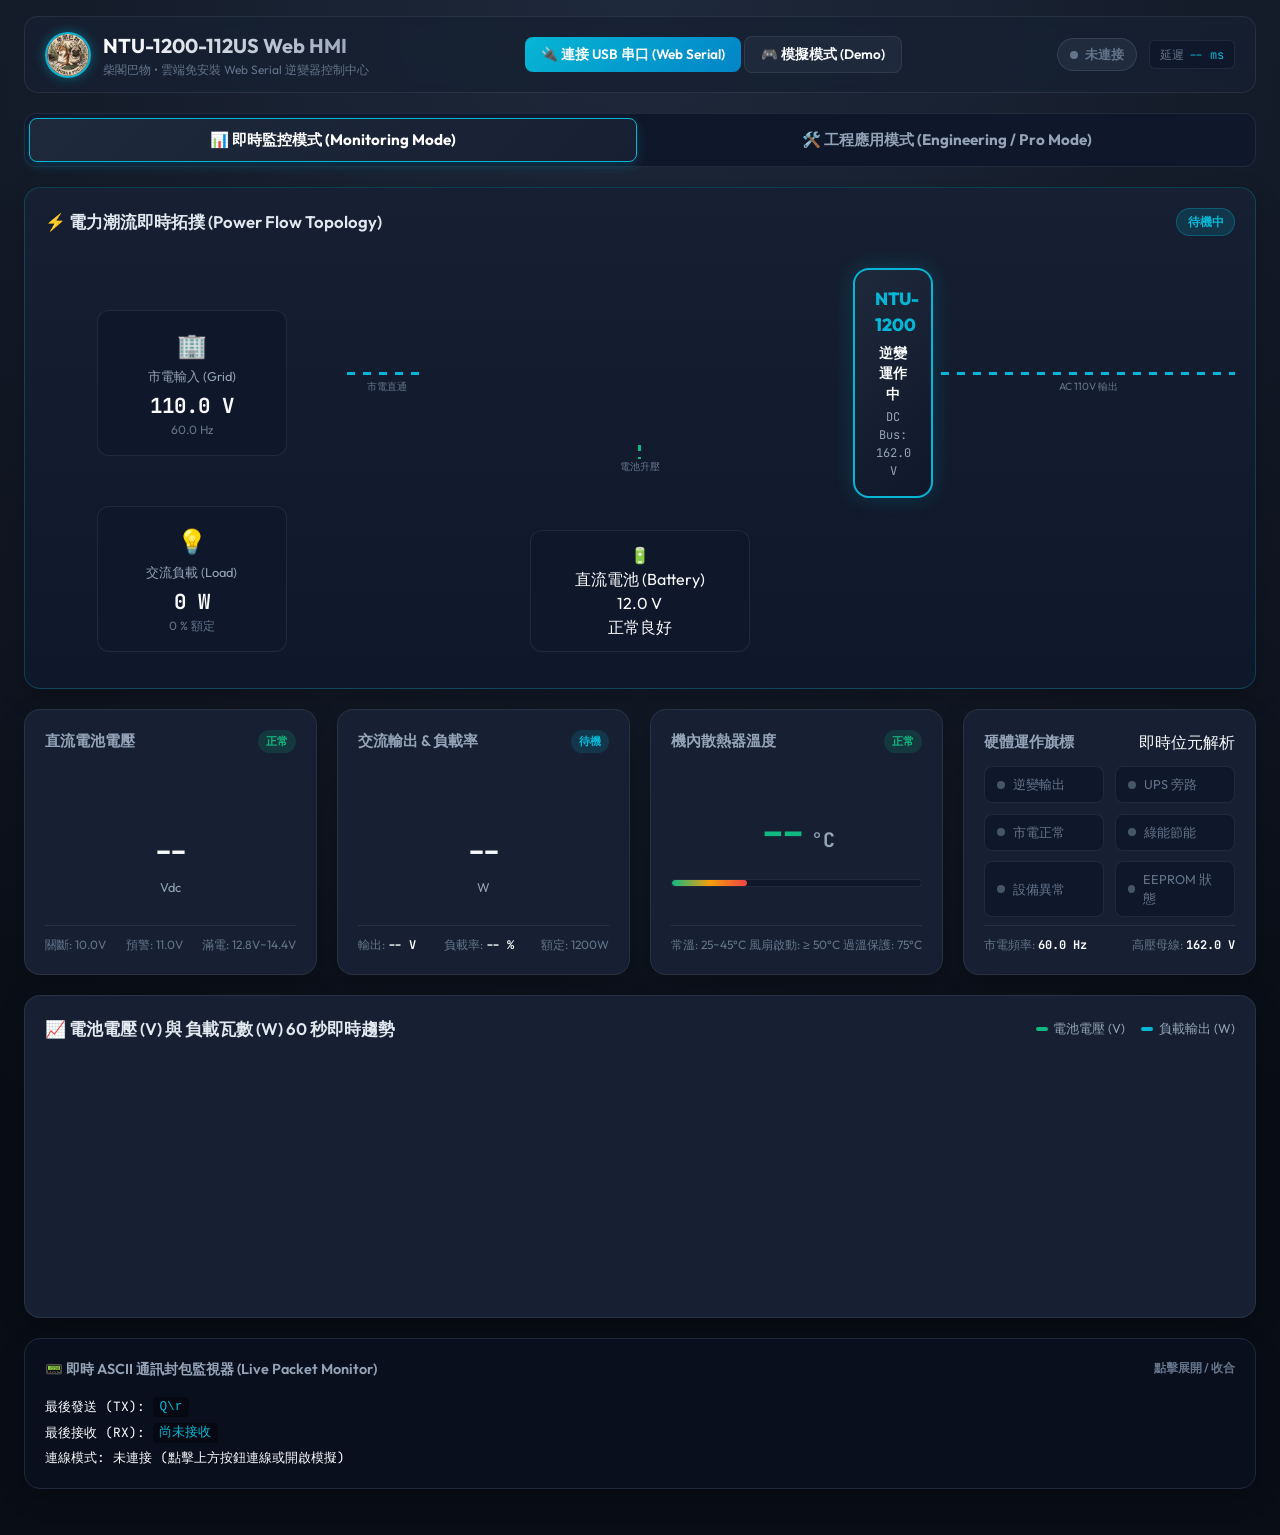
==== docs/index.html @ e1e7ed71 "feat: upgrade Web Serial HMI to Progressive Web App (PWA) with offline caching and standalone displa" ====
<!DOCTYPE html>
<html lang="zh-TW">
<head>
  <meta charset="UTF-8">
  <meta name="viewport" content="width=device-width, initial-scale=1.0">
  <title>MEAN WELL NTU-1200-112US 雲端免安裝 Web Serial 控制面板</title>
  <link rel="preconnect" href="https://fonts.googleapis.com">
  <link rel="preconnect" href="https://fonts.gstatic.com" crossorigin>
  <link href="https://fonts.googleapis.com/css2?family=JetBrains+Mono:wght@400;600;700&family=Outfit:wght@400;500;600;700&display=swap" rel="stylesheet">
  <link rel="stylesheet" href="style.css">
  <link rel="icon" type="image/png" href="logo.png">
  <!-- PWA 核心描述與行動裝置原生獨立視窗體驗 (Standalone) -->
  <link rel="manifest" href="manifest.json">
  <meta name="theme-color" content="#0b0f19">
  <meta name="mobile-web-app-capable" content="yes">
  <meta name="apple-mobile-web-app-capable" content="yes">
  <meta name="apple-mobile-web-app-status-bar-style" content="black-translucent">
  <meta name="apple-mobile-web-app-title" content="NTU-1200 HMI">
  <link rel="apple-touch-icon" href="icon-192.png">
</head>
<body>
  <div class="app-container">
    <!-- 頂部導航列 -->
    <header class="top-nav">
      <div class="brand">
        <img src="logo.png" alt="柴閣巴物 SHIBA & PUG" class="brand-logo-img" />
        <div class="brand-text">
          <h1>NTU-1200-112US Web HMI</h1>
          <span class="sub-brand">柴閣巴物 • 雲端免安裝 Web Serial 逆變器控制中心</span>
        </div>
      </div>

      <!-- 連線操作區 -->
      <div class="port-bar">
        <button id="btnWebSerial" class="btn btn-primary" title="開啟瀏覽器原生 USB 串口選擇器">
          🔌 連接 USB 串口 (Web Serial)
        </button>
        <button id="btnToggleDemo" class="btn btn-secondary" title="切換離線模擬展示模式">
          🎮 模擬模式 (Demo)
        </button>
        <button id="btnInstallPwa" class="btn btn-outline hidden" title="安裝至桌面/手機主畫面獨立運行 (PWA)">
          📲 安裝 App
        </button>
        <button id="btnDisconnect" class="btn btn-outline hidden" title="斷開串口連線">
          斷開
        </button>
      </div>

      <!-- 系統狀態徽章 -->
      <div class="system-status">
        <div id="statusBadge" class="status-badge badge-offline">
          <span class="pulse-dot"></span>
          <span id="statusText">未連接</span>
        </div>
        <div class="latency-box">
          <span class="latency-label">延遲</span>
          <span id="latencyVal" class="latency-value">-- ms</span>
        </div>
      </div>
    </header>

    <!-- 瀏覽器支援度警示橫幅 (若不支援 Web Serial 時提示) -->
    <div id="browserWarning" class="alert-banner info-banner hidden">
      <span class="alert-icon">💡</span>
      <span id="browserWarningText">提示：目前瀏覽器不支援 Web Serial API，推薦使用 Google Chrome 或 Microsoft Edge。已為您啟動【離線模擬展示模式】！</span>
    </div>

    <!-- 告警橫幅 (低壓/過載/故障) -->
    <div id="alertBanner" class="alert-banner hidden">
      <span class="alert-icon">⚠️</span>
      <span id="alertMessage" class="alert-msg">警報訊息</span>
    </div>

    <!-- 全系統統一：雙模式分頁切換列 -->
    <nav class="mode-switcher-bar">
      <button id="tabMonitor" class="mode-tab active" data-mode="monitor">
        📊 即時監控模式 (Monitoring Mode)
      </button>
      <button id="tabEngineering" class="mode-tab" data-mode="engineering">
        🛠️ 工程應用模式 (Engineering / Pro Mode)
      </button>
    </nav>

    <!-- ========================================== -->
    <!-- 視圖 A：即時監控模式 (Monitoring Mode)   -->
    <!-- ========================================== -->
    <main id="viewMonitor" class="view-panel active">
      <!-- 1. 電力潮流即時動態拓撲卡片 -->
      <section class="card power-flow-card">
        <div class="card-header">
          <h2>⚡ 電力潮流即時拓撲 (Power Flow Topology)</h2>
          <span id="powerPathBadge" class="badge-path">待機中</span>
        </div>
        <div class="flow-diagram">
          <!-- 節點 1：市電輸入 -->
          <div class="flow-node" id="nodeGrid">
            <div class="node-icon">🏢</div>
            <div class="node-title">市電輸入 (Grid)</div>
            <div class="node-value" id="flowGridVal">110.0 V</div>
            <div class="node-sub" id="flowGridFreq">60.0 Hz</div>
          </div>

          <div class="flow-path" id="pathGridToBypass">
            <div class="path-line"></div>
            <div class="path-label">市電直通</div>
          </div>

          <!-- 節點 2：中央轉換核心 -->
          <div class="flow-core" id="coreInverter">
            <div class="core-logo">NTU-1200</div>
            <div class="core-status" id="coreStatusText">逆變運作中</div>
            <div class="core-dcbus">DC Bus: <span id="flowDcBusVal">162.0 V</span></div>
          </div>

          <div class="flow-path-vertical" id="pathBatToInverter">
            <div class="path-line-v"></div>
            <div class="path-label-v">電池升壓</div>
          </div>

          <div class="flow-path" id="pathCoreToLoad">
            <div class="path-line"></div>
            <div class="path-label">AC 110V 輸出</div>
          </div>

          <!-- 節點 3：交流負載 -->
          <div class="flow-node" id="nodeLoad">
            <div class="node-icon">💡</div>
            <div class="node-title">交流負載 (Load)</div>
            <div class="node-value" id="flowLoadWatts">0 W</div>
            <div class="node-sub" id="flowLoadPct">0 % 額定</div>
          </div>

          <!-- 節點 4：直流電池組 -->
          <div class="flow-node-bottom" id="nodeBat">
            <div class="node-icon">🔋</div>
            <div class="node-title">直流電池 (Battery)</div>
            <div class="node-value" id="flowBatVolt">12.0 V</div>
            <div class="node-sub" id="flowBatStatus">正常良好</div>
          </div>
        </div>
      </section>

      <!-- 2. 主數據儀表網格 -->
      <section class="meters-grid">
        <!-- 卡片 1：電池電壓 -->
        <div class="card meter-card">
          <div class="card-title-row">
            <h3>直流電池電壓</h3>
            <span id="batStatusTag" class="status-pill pill-green">正常</span>
          </div>
          <div class="gauge-container">
            <canvas id="gaugeBattery" width="220" height="130"></canvas>
            <div class="gauge-center-text">
              <span id="valBatVolt" class="gauge-val">--</span>
              <span class="gauge-unit">Vdc</span>
            </div>
          </div>
          <div class="meter-footer">
            <span class="spec-label">關斷: 10.0V</span>
            <span class="spec-label">預警: 11.0V</span>
            <span class="spec-label">滿電: 12.8V~14.4V</span>
          </div>
        </div>

        <!-- 卡片 2：交流輸出與瓦數 -->
        <div class="card meter-card">
          <div class="card-title-row">
            <h3>交流輸出 & 負載率</h3>
            <span id="loadStatusTag" class="status-pill pill-cyan">待機</span>
          </div>
          <div class="gauge-container">
            <canvas id="gaugeLoad" width="220" height="130"></canvas>
            <div class="gauge-center-text">
              <span id="valLoadWatts" class="gauge-val">--</span>
              <span class="gauge-unit">W</span>
            </div>
          </div>
          <div class="meter-footer">
            <span class="spec-label">輸出: <strong id="valAcVolt">-- V</strong></span>
            <span class="spec-label">負載率: <strong id="valLoadPct">-- %</strong></span>
            <span class="spec-label">額定: 1200W</span>
          </div>
        </div>

        <!-- 卡片 3：散熱器溫度 -->
        <div class="card meter-card">
          <div class="card-title-row">
            <h3>機內散熱器溫度</h3>
            <span id="tempStatusTag" class="status-pill pill-green">正常</span>
          </div>
          <div class="temp-display">
            <div class="temp-big-val">
              <span id="valTemp">--</span><span class="temp-unit">°C</span>
            </div>
            <div class="temp-bar-wrapper">
              <div id="tempBarFill" class="temp-bar-fill" style="width: 30%;"></div>
            </div>
          </div>
          <div class="meter-footer">
            <span class="spec-label">常溫: 25~45°C</span>
            <span class="spec-label">風扇啟動: ≥ 50°C</span>
            <span class="spec-label">過溫保護: 75°C</span>
          </div>
        </div>

        <!-- 卡片 4：硬體運作旗標 -->
        <div class="card flags-card">
          <div class="card-title-row">
            <h3>硬體運作旗標</h3>
            <span class="spec-sub">即時位元解析</span>
          </div>
          <div class="flags-grid">
            <div class="flag-item" id="flagInverter"><span class="flag-dot"></span><span class="flag-name">逆變輸出</span></div>
            <div class="flag-item" id="flagBypass"><span class="flag-dot"></span><span class="flag-name">UPS 旁路</span></div>
            <div class="flag-item" id="flagGrid"><span class="flag-dot"></span><span class="flag-name">市電正常</span></div>
            <div class="flag-item" id="flagSaving"><span class="flag-dot"></span><span class="flag-name">綠能節能</span></div>
            <div class="flag-item" id="flagFault"><span class="flag-dot"></span><span class="flag-name">設備異常</span></div>
            <div class="flag-item" id="flagEeprom"><span class="flag-dot"></span><span class="flag-name">EEPROM 狀態</span></div>
          </div>
          <div class="flags-extra">
            <div>市電頻率: <strong id="valFreq">60.0 Hz</strong></div>
            <div>高壓母線: <strong id="valDcBus">162.0 V</strong></div>
          </div>
        </div>
      </section>

      <!-- 3. 60 秒即時趨勢折線圖 -->
      <section class="card chart-card">
        <div class="card-header">
          <h2>📈 電池電壓 (V) 與 負載瓦數 (W) 60 秒即時趨勢</h2>
          <div class="chart-legend">
            <span class="legend-item"><span class="legend-color color-vbat"></span> 電池電壓 (V)</span>
            <span class="legend-item"><span class="legend-color color-watts"></span> 負載輸出 (W)</span>
          </div>
        </div>
        <div class="chart-container">
          <canvas id="trendChart" width="1000" height="240"></canvas>
        </div>
      </section>
    </main>

    <!-- ========================================== -->
    <!-- 視圖 B：工程應用模式 (Engineering / Pro Mode) -->
    <!-- ========================================== -->
    <!-- ========================================== -->
    <!-- 視圖 B：工程應用模式 (Engineering / Pro Mode) -->
    <!-- ========================================== -->
    <main id="viewEngineering" class="view-panel">
      <!-- 1. 核心控制動作卡片 (安全互鎖) -->
      <section class="card control-card">
        <div class="card-header">
          <h2>⚡ 逆變器核心指令操作 (具備二次確認安全防呆機制)</h2>
          <span class="lock-tag">🔒 防呆互鎖已生效</span>
        </div>
        <div class="control-actions">
          <!-- 交流輸出開關 -->
          <div class="action-box">
            <div class="action-desc">
              <strong>交流電源輸出 (AC Output Control)</strong>
              <span>遠端開啟或切斷 110V 逆變輸出 (`C 1` / `C 0`)</span>
            </div>
            <div class="action-btns">
              <button id="btnTurnOnAC" class="btn btn-success">⚡ 啟動 110V 輸出 (C 1)</button>
              <button id="btnTurnOffAC" class="btn btn-danger">🛑 切斷輸出 (C 0)</button>
            </div>
          </div>

          <!-- 綠能節能模式開關 -->
          <div class="action-box">
            <div class="action-desc">
              <strong>綠能節能待機 (Power Saving Mode)</strong>
              <span>負載小於 10W 時進入 1.5W 超低功耗休眠 (`W 1` / `W 0`)</span>
            </div>
            <div class="action-btns">
              <button id="btnEnableSaving" class="btn btn-outline">🌿 啟用節能 (W 1)</button>
              <button id="btnDisableSaving" class="btn btn-outline">停用節能 (W 0)</button>
            </div>
          </div>

          <!-- 參數解鎖 -->
          <div class="action-box">
            <div class="action-desc">
              <strong>參數解鎖 (Parameter Unlock)</strong>
              <span>寫入輸出電壓/頻率配置前必須先發送 (`pU`)</span>
            </div>
            <div class="action-btns">
              <button id="btnUnlock" class="btn btn-warning">🔓 發送 pU 解鎖</button>
            </div>
          </div>
        </div>
      </section>

      <!-- 2. 一鍵工程情境切換 (Scenario Profiles) -->
      <section class="card">
        <div class="card-header">
          <h2>⚡ 一鍵工程情境切換 (Engineering Scenario Profiles)</h2>
          <span class="terminal-hint">免翻手冊，自動依序執行解鎖、電壓/頻率配置、輸出與節能設定</span>
        </div>
        <div class="scenario-grid">
          <!-- 情境 1 -->
          <div class="scenario-card" id="cardScenarioStandard">
            <div>
              <div class="scenario-header">
                <span class="scenario-icon">⚡</span>
                <span class="scenario-badge scenario-badge-cyan">110V 60Hz</span>
              </div>
              <div class="scenario-title">標準商用 110V/60Hz</div>
              <div class="scenario-desc">台美常規用電標準。自動解鎖並寫入 110V/60Hz、啟動交流輸出 (C 1) 並關閉節能待機 (W 0)。</div>
            </div>
            <button class="btn btn-primary" style="margin-top:0.75rem; width:100%;">套用標準情境</button>
          </div>

          <!-- 情境 2 -->
          <div class="scenario-card" id="cardScenarioGreen">
            <div>
              <div class="scenario-header">
                <span class="scenario-icon">🌿</span>
                <span class="scenario-badge scenario-badge-green">節能 UPS</span>
              </div>
              <div class="scenario-title">綠能省電模式 (UPS)</div>
              <div class="scenario-desc">市電斷電備援。開啟 110V 輸出並啟用低負載休眠 (W 1)，無負載時僅消耗 1.5W，延長電池壽命。</div>
            </div>
            <button class="btn btn-success" style="margin-top:0.75rem; width:100%;">套用綠能情境</button>
          </div>

          <!-- 情境 3 -->
          <div class="scenario-card" id="cardScenario120V">
            <div>
              <div class="scenario-header">
                <span class="scenario-icon">🌎</span>
                <span class="scenario-badge scenario-badge-blue">120V 60Hz</span>
              </div>
              <div class="scenario-title">北美大功率 120V/60Hz</div>
              <div class="scenario-desc">適用美規工具與大功率負載。自動解鎖並配置 120V 輸出，啟動交流逆變，提供穩定高電壓輸出。</div>
            </div>
            <button class="btn btn-outline" style="margin-top:0.75rem; width:100%;">套用北美情境</button>
          </div>

          <!-- 情境 4 -->
          <div class="scenario-card" id="cardScenario100V">
            <div>
              <div class="scenario-header">
                <span class="scenario-icon">🇯🇵</span>
                <span class="scenario-badge scenario-badge-amber">100V 50Hz</span>
              </div>
              <div class="scenario-title">日本東部 100V/50Hz</div>
              <div class="scenario-desc">日本東部 (東京) 原裝進口精密儀器或電器專用標準。自動解鎖並配置 100V/50Hz 精準純正弦波。</div>
            </div>
            <button class="btn btn-outline" style="margin-top:0.75rem; width:100%;">套用日規情境</button>
          </div>

          <!-- 情境 5 -->
          <div class="scenario-card" id="cardScenarioEmergencyStop">
            <div>
              <div class="scenario-header">
                <span class="scenario-icon">🛑</span>
                <span class="scenario-badge scenario-badge-red">安全切斷</span>
              </div>
              <div class="scenario-title">緊急關斷所有輸出</div>
              <div class="scenario-desc">現場遇到過載或緊急異常時，一鍵立即發送 C 0 切斷 110V 輸出，迅速保護設備與人員安全。</div>
            </div>
            <button class="btn btn-danger" style="margin-top:0.75rem; width:100%;">立即緊急切斷</button>
          </div>
        </div>
      </section>

      <!-- 3. 輸出電壓與頻率配置矩陣 -->
      <section class="card">
        <div class="card-header">
          <h2>⚙️ 交流輸出電壓與頻率配置 (Voltage & Frequency Setting Matrix)</h2>
          <span class="terminal-hint">自動依序執行: 解鎖 pU ➔ 發送 V 指令 ➔ Q 回讀驗證</span>
        </div>
        <div class="engineering-grid">
          <div>
            <p class="section-desc">常用國家標準快速切換 (一鍵自動解鎖與寫入):</p>
            <div class="preset-btn-group">
              <button class="btn btn-primary btn-voltage" data-v="110" data-f="060">110V / 60Hz (台美預設標準)</button>
              <button class="btn btn-outline btn-voltage" data-v="120" data-f="060">120V / 60Hz (北美高壓)</button>
              <button class="btn btn-outline btn-voltage" data-v="100" data-f="050">100V / 50Hz (日規東部)</button>
              <button class="btn btn-outline btn-voltage" data-v="100" data-f="060">100V / 60Hz (日規西部)</button>
              <button class="btn btn-outline btn-voltage" data-v="115" data-f="060">115V / 60Hz (美加微調)</button>
            </div>
          </div>
          <div>
            <p class="section-desc">自訂電壓與頻率組合:</p>
            <div class="custom-v-row">
              <select id="selectVoltage" class="styled-select">
                <option value="110" selected>110 V</option>
                <option value="120">120 V</option>
                <option value="115">115 V</option>
                <option value="100">100 V</option>
              </select>
              <select id="selectFreq" class="styled-select">
                <option value="060" selected>60 Hz</option>
                <option value="050">50 Hz</option>
              </select>
              <button id="btnApplyCustomV" class="btn btn-secondary">套用配置 (Apply V)</button>
            </div>
          </div>
        </div>
      </section>

      <!-- 4. 系統安全警戒門檻與通訊節奏自訂 -->
      <section class="card">
        <div class="card-header">
          <h2>🛡️ 系統安全警戒門檻與通訊節奏自訂 (Custom Alarm Setpoints & Polling)</h2>
          <span class="terminal-hint">可直接微調各項警報觸發數值，支援即時評估與蜂鳴器警報</span>
        </div>
        <p class="section-desc">依據現場電池容量或特定設備負載微調告警數值，避免誤報並精準保護電池組：</p>
        <div class="setpoints-grid">
          <div class="setpoint-card">
            <span class="setpoint-label">電池低壓預警門檻</span>
            <div class="setpoint-input-group">
              <input type="number" id="setpointLowWarn" class="setpoint-input" value="11.0" step="0.1" min="9.0" max="14.0" />
              <span class="setpoint-unit">V</span>
            </div>
          </div>
          <div class="setpoint-card">
            <span class="setpoint-label">電池低壓關斷門檻</span>
            <div class="setpoint-input-group">
              <input type="number" id="setpointLowCutoff" class="setpoint-input" value="10.0" step="0.1" min="9.0" max="13.0" />
              <span class="setpoint-unit">V</span>
            </div>
          </div>
          <div class="setpoint-card">
            <span class="setpoint-label">電池高壓過壓門檻</span>
            <div class="setpoint-input-group">
              <input type="number" id="setpointHighWarn" class="setpoint-input" value="15.5" step="0.1" min="14.0" max="18.0" />
              <span class="setpoint-unit">V</span>
            </div>
          </div>
          <div class="setpoint-card">
            <span class="setpoint-label">負載過載警戒門檻</span>
            <div class="setpoint-input-group">
              <input type="number" id="setpointOverload" class="setpoint-input" value="1200" step="50" min="500" max="2000" />
              <span class="setpoint-unit">W</span>
            </div>
          </div>
          <div class="setpoint-card">
            <span class="setpoint-label">散熱器溫度預警門檻</span>
            <div class="setpoint-input-group">
              <input type="number" id="setpointTemp" class="setpoint-input" value="55.0" step="1" min="35" max="80" />
              <span class="setpoint-unit">°C</span>
            </div>
          </div>
          <div class="setpoint-card">
            <span class="setpoint-label">RS-232 輪詢頻率</span>
            <div class="setpoint-input-group">
              <select id="selectPollRate" class="styled-select" style="width:100%; padding:0.35rem 0.6rem;">
                <option value="500" selected>500 ms (高速即時)</option>
                <option value="1000">1000 ms (標準平衡)</option>
                <option value="2000">2000 ms (低負載節能)</option>
              </select>
            </div>
          </div>
        </div>

        <div class="setpoints-actions-bar">
          <label class="toggle-switch-label">
            <input type="checkbox" id="chkAudioAlert" checked />
            <span>🔊 啟用異常蜂鳴器音效警報 (Web Audio Alert)</span>
          </label>
          <div style="display:flex; gap:0.75rem;">
            <button id="btnExportCsv" class="btn btn-secondary" title="將當前趨勢與遙測記錄匯出為 CSV 試算表">
              📥 匯出歷程 CSV
            </button>
            <button id="btnSaveSetpoints" class="btn btn-primary" title="套用門檻至即時監控系統">
              💾 儲存自訂門檻
            </button>
          </div>
        </div>
      </section>

      <!-- 5. 原廠硬體規格認證與設備型號查詢 -->
      <div class="engineering-grid">
        <!-- 規格表 -->
        <section class="card">
          <div class="card-header">
            <h2>📋 原廠型號與規格認證 (MEAN WELL NTU-1200-112US)</h2>
          </div>
          <table class="specs-table">
            <tr><td class="specs-label">連續額定功率</td><td class="specs-val">1200W (持續滿載)</td></tr>
            <tr><td class="specs-label">峰值湧浪容量</td><td class="specs-val" style="color:var(--accent-amber)">2000W (10秒支援)</td></tr>
            <tr><td class="specs-label">直流輸入規格</td><td class="specs-val">12Vdc (正常範圍 10.0V ~ 16.5V)</td></tr>
            <tr><td class="specs-label">交流輸出電壓</td><td class="specs-val" style="color:var(--accent-cyan)">110Vac 60Hz 純正弦波 (THD &lt; 3%)</td></tr>
            <tr><td class="specs-label">UPS 切換時間</td><td class="specs-val" style="color:var(--accent-green)">&lt; 10 ms (市電與逆變無縫切換)</td></tr>
          </table>
        </section>

        <!-- 設備資訊查詢 -->
        <section class="card">
          <div class="card-header">
            <h2>ℹ️ 設備型號與韌體版本查詢 (`I\r`)</h2>
            <button id="btnQueryInfo" class="btn btn-secondary">查詢設備 (I)</button>
          </div>
          <div class="info-terminal" id="deviceInfoBox">
            點擊「查詢設備」讀取逆變器型號與韌體版本...
          </div>
        </section>
      </div>

      <!-- 6. 19-Bit 狀態旗標與硬體診斷指示燈矩陣 -->
      <section class="card">
        <div class="card-header">
          <h2>💡 19-Bit 硬體狀態與保護診斷矩陣 (點擊任一項目查看排錯 SOP 與成因分析)</h2>
          <span class="terminal-hint">綠燈=運作中 / 紅燈=異常警報 / 暗灰=閒置</span>
        </div>
        <div id="diagnosticGrid" class="diagnostic-grid">
          <!-- 由 JS 動態注入 19 位元指示燈 -->
        </div>
      </section>

      <!-- 7. 常用原廠快捷指令群 -->
      <section class="card">
        <div class="card-header">
          <h2>🚀 常用快捷指令群 (Command Palette - 點擊直接發送)</h2>
          <span class="terminal-hint">免翻手冊，自動附加 \r 結束字元</span>
        </div>
        <div class="preset-btn-group">
          <button class="btn btn-outline btn-quick-cmd" data-cmd="Q\r">[Q] 讀取即時遙測</button>
          <button class="btn btn-outline btn-quick-cmd" data-cmd="I\r">[I] 讀取設備規格</button>
          <button class="btn btn-outline btn-quick-cmd" data-cmd="pU\r">[pU] 解鎖參數防寫</button>
          <button class="btn btn-outline btn-quick-cmd" data-cmd="C 1\r">[C 1] 啟動逆變輸出</button>
          <button class="btn btn-outline btn-quick-cmd" data-cmd="C 0\r">[C 0] 關閉逆變輸出</button>
          <button class="btn btn-outline btn-quick-cmd" data-cmd="W 1\r">[W 1] 啟用節能待機</button>
          <button class="btn btn-outline btn-quick-cmd" data-cmd="W 0\r">[W 0] 停用節能待機</button>
          <button class="btn btn-outline btn-quick-cmd" data-cmd="V 110 060\r">[V 110 060] 設為 110V 60Hz</button>
          <button class="btn btn-outline btn-quick-cmd" data-cmd="V 120 060\r">[V 120 060] 設為 120V 60Hz</button>
          <button class="btn btn-outline btn-quick-cmd" data-cmd="V 100 050\r">[V 100 050] 設為 100V 50Hz</button>
        </div>
      </section>

      <!-- 8. 原始底層指令互動控制台 -->
      <section class="card raw-console-card">
        <div class="card-header">
          <h2>💻 原始底層指令互動控制台 (Raw ASCII Terminal)</h2>
        </div>
        <p class="section-desc">手動發送任何特殊指令，系統將自動附加 <code>\r</code> 結束符並記錄於底部監視器。</p>
        <div class="console-input-row">
          <input type="text" id="txtRawCmd" class="styled-input" placeholder="輸入指令 (如 Q, I, C 1, W 0)..." value="Q" />
          <button id="btnSendRaw" class="btn btn-primary">發送指令 (Send)</button>
        </div>
      </section>
    </main>

    <!-- 底部通訊封包監視器 (可折疊) -->
    <details class="card terminal-card" open>
      <summary class="terminal-summary">
        <span>📟 即時 ASCII 通訊封包監視器 (Live Packet Monitor)</span>
        <span class="terminal-hint">點擊展開 / 收合</span>
      </summary>
      <div class="terminal-content">
        <div class="terminal-line">最後發送 (TX): <code id="rawTxLine">Q\r</code></div>
        <div class="terminal-line">最後接收 (RX): <code id="rawRxLine">尚未接收</code></div>
        <div class="terminal-line">連線模式: <span id="rawDeviceInfo">未連接 (點擊上方按鈕連線或開啟模擬)</span></div>
      </div>
    </details>
  </div>

  <!-- 安全確認 Modal 彈窗 -->
  <div id="confirmModal" class="modal-overlay hidden">
    <div class="modal-card">
      <h3 id="modalTitle">⚠️ 操作安全確認</h3>
      <p id="modalBody">確定要切斷交流電源輸出嗎？後端負載將會瞬間斷電！</p>
      <div class="modal-buttons">
        <button id="modalBtnCancel" class="btn btn-secondary">取消</button>
        <button id="modalBtnConfirm" class="btn btn-danger">確認執行</button>
      </div>
    </div>
  </div>

  <!-- 19-Bit 診斷排錯 SOP 詳細 Modal 彈窗 -->
  <div id="diagModal" class="modal-overlay hidden">
    <div class="modal-card" style="max-width: 580px;">
      <div style="display:flex; justify-content:space-between; align-items:center; margin-bottom:0.75rem;">
        <h3 id="diagModalTitle" style="display:flex; align-items:center; gap:0.5rem;">
          <span id="diagModalDot" class="diag-dot" style="display:inline-block;"></span>
          <span id="diagModalBitLabel">Bit 0</span>: <span id="diagModalName">逆變輸出運作</span>
        </h3>
        <span id="diagModalStatusBadge" class="status-pill pill-green">動作中</span>
      </div>

      <p id="diagModalDesc" style="font-size:0.85rem; color:var(--text-muted); margin-bottom:0.75rem; text-align:left;">功能定義描述</p>

      <div class="modal-sop-box">
        <div class="modal-sop-title">🔍 異常成因分析 (Root Cause):</div>
        <div id="diagModalCause" class="modal-sop-text modal-sop-cause">成因說明...</div>
        <div class="modal-sop-title">🛠️ 現場標準排錯處置 SOP:</div>
        <div id="diagModalSop" class="modal-sop-text">處置步驟...</div>
      </div>

      <div style="text-align:left; margin-top:0.75rem;">
        <span style="font-size:0.75rem; color:var(--text-dim);">手冊相關指令快速調度:</span>
        <div style="display:flex; gap:0.5rem; margin-top:0.35rem; flex-wrap:wrap;">
          <button class="btn btn-outline btn-quick-cmd" data-cmd="Q\r">讀取狀態 [Q]</button>
          <button class="btn btn-outline btn-quick-cmd" data-cmd="pU\r">參數解鎖 [pU]</button>
          <button class="btn btn-outline btn-quick-cmd" data-cmd="C 1\r">啟動輸出 [C 1]</button>
          <button class="btn btn-outline btn-quick-cmd" data-cmd="C 0\r">關閉輸出 [C 0]</button>
        </div>
      </div>

      <div class="modal-buttons" style="margin-top:1.25rem;">
        <button id="diagModalBtnClose" class="btn btn-primary" style="width:100%;">關閉視窗 (Close)</button>
      </div>
    </div>
  </div>

  <script src="app.js"></script>
</body>
</html>
---- docs/style.css ----
:root {
  --bg-primary: #090d16;
  --bg-secondary: #0f172a;
  --card-bg: #162032;
  --card-border: rgba(255, 255, 255, 0.08);
  
  --text-main: #f8fafc;
  --text-muted: #94a3b8;
  --text-dim: #64748b;
  
  --accent-green: #10b981;
  --accent-cyan: #06b6d4;
  --accent-amber: #f59e0b;
  --accent-red: #ef4444;
  --accent-blue: #3b82f6;

  --font-sans: 'Outfit', -apple-system, BlinkMacSystemFont, "Segoe UI", Roboto, sans-serif;
  --font-mono: 'JetBrains Mono', Consolas, monospace;
}

* {
  box-sizing: border-box;
  margin: 0;
  padding: 0;
}

body {
  background-color: var(--bg-primary);
  color: var(--text-main);
  font-family: var(--font-sans);
  min-height: 100vh;
  line-height: 1.5;
  background-image: radial-gradient(circle at 50% 0%, #1e293b 0%, #090d16 75%);
  overflow-x: hidden;
}

.app-container {
  max-width: 1400px;
  margin: 0 auto;
  padding: 1rem 1.5rem 3rem 1.5rem;
  display: flex;
  flex-direction: column;
  gap: 1.25rem;
}

/* 頂部導航列 */
.top-nav {
  display: flex;
  justify-content: space-between;
  align-items: center;
  flex-wrap: wrap;
  gap: 1rem;
  background: rgba(22, 32, 50, 0.75);
  backdrop-filter: blur(12px);
  border: 1px solid var(--card-border);
  padding: 0.85rem 1.25rem;
  border-radius: 14px;
}

.brand {
  display: flex;
  align-items: center;
  gap: 0.75rem;
}

.brand-logo-img {
  width: 46px;
  height: 46px;
  border-radius: 50%;
  object-fit: cover;
  border: 2px solid var(--accent-cyan);
  box-shadow: 0 0 12px rgba(6, 182, 212, 0.45);
  transition: transform 0.3s cubic-bezier(0.4, 0, 0.2, 1), box-shadow 0.3s ease;
  flex-shrink: 0;
}
.brand-logo-img:hover {
  transform: rotate(12deg) scale(1.1);
  box-shadow: 0 0 18px rgba(6, 182, 212, 0.75);
}

.brand-logo {
  background: linear-gradient(135deg, var(--accent-cyan), var(--accent-blue));
  color: #fff;
  font-weight: 800;
  font-size: 1.1rem;
  padding: 0.35rem 0.65rem;
  border-radius: 8px;
}

.brand-text h1 {
  font-size: 1.25rem;
  font-weight: 700;
  background: linear-gradient(to right, #fff, var(--text-muted));
  -webkit-background-clip: text;
  -webkit-text-fill-color: transparent;
}

.sub-brand {
  font-size: 0.75rem;
  color: var(--text-dim);
  display: block;
}

/* 按鈕樣式 */
.btn {
  font-family: var(--font-sans);
  font-size: 0.85rem;
  font-weight: 600;
  padding: 0.5rem 1rem;
  border-radius: 8px;
  border: none;
  cursor: pointer;
  transition: all 0.2s cubic-bezier(0.4, 0, 0.2, 1);
  display: inline-flex;
  align-items: center;
  gap: 0.35rem;
}
.btn:active { transform: scale(0.97); }

.btn-primary {
  background: linear-gradient(135deg, var(--accent-cyan), #0284c7);
  color: #fff;
}
.btn-primary:hover {
  filter: brightness(1.15);
  box-shadow: 0 4px 14px rgba(6, 182, 212, 0.35);
}

.btn-secondary {
  background: #1e293b;
  color: var(--text-main);
  border: 1px solid var(--card-border);
}
.btn-secondary:hover {
  background: #334155;
  color: #fff;
}

.btn-success {
  background: linear-gradient(135deg, var(--accent-green), #059669);
  color: #fff;
}
.btn-success:hover {
  filter: brightness(1.15);
  box-shadow: 0 4px 12px rgba(16, 185, 129, 0.3);
}

.btn-danger {
  background: linear-gradient(135deg, var(--accent-red), #dc2626);
  color: #fff;
}
.btn-danger:hover {
  filter: brightness(1.15);
  box-shadow: 0 4px 12px rgba(239, 68, 68, 0.3);
}

.btn-warning {
  background: linear-gradient(135deg, var(--accent-amber), #d97706);
  color: #fff;
}
.btn-warning:hover {
  filter: brightness(1.15);
}

.btn-outline {
  background: transparent;
  color: var(--text-main);
  border: 1px solid var(--card-border);
}
.btn-outline:hover {
  background: rgba(255, 255, 255, 0.05);
  border-color: var(--accent-cyan);
}

/* 狀態徽章 */
.system-status {
  display: flex;
  align-items: center;
  gap: 0.75rem;
}

.status-badge {
  display: inline-flex;
  align-items: center;
  gap: 0.45rem;
  padding: 0.35rem 0.75rem;
  border-radius: 9999px;
  font-size: 0.8rem;
  font-weight: 600;
}
.pulse-dot {
  width: 8px;
  height: 8px;
  border-radius: 50%;
  display: inline-block;
}

.badge-online {
  background: rgba(16, 185, 129, 0.15);
  color: var(--accent-green);
  border: 1px solid rgba(16, 185, 129, 0.3);
}
.badge-online .pulse-dot {
  background: var(--accent-green);
  box-shadow: 0 0 8px var(--accent-green);
  animation: pulseGreen 1.5s infinite;
}

.badge-offline {
  background: rgba(100, 116, 139, 0.15);
  color: var(--text-dim);
  border: 1px solid rgba(100, 116, 139, 0.3);
}
.badge-offline .pulse-dot {
  background: var(--text-dim);
}

.badge-stale {
  background: rgba(245, 158, 11, 0.15);
  color: var(--accent-amber);
  border: 1px solid rgba(245, 158, 11, 0.3);
}
.badge-stale .pulse-dot {
  background: var(--accent-amber);
  animation: pulseAmber 1s infinite;
}

.latency-box {
  background: #0f172a;
  padding: 0.3rem 0.6rem;
  border-radius: 6px;
  font-family: var(--font-mono);
  font-size: 0.75rem;
  display: flex;
  gap: 0.35rem;
  align-items: center;
  border: 1px solid var(--card-border);
}
.latency-label { color: var(--text-dim); }
.latency-value { color: var(--accent-cyan); }

/* 全系統統一：雙模式分頁切換列 */
.mode-switcher-bar {
  display: grid;
  grid-template-columns: 1fr 1fr;
  background: #0f172a;
  border: 1px solid var(--card-border);
  border-radius: 12px;
  padding: 4px;
  gap: 6px;
}

.mode-tab {
  background: transparent;
  color: var(--text-muted);
  border: none;
  font-family: var(--font-sans);
  font-size: 0.95rem;
  font-weight: 700;
  padding: 0.65rem 1rem;
  border-radius: 8px;
  cursor: pointer;
  transition: all 0.2s ease;
  display: flex;
  align-items: center;
  justify-content: center;
  gap: 0.5rem;
}
.mode-tab:hover {
  color: #fff;
  background: rgba(255, 255, 255, 0.05);
}
.mode-tab.active {
  background: linear-gradient(135deg, #1e293b, #162032);
  color: #fff;
  border: 1px solid var(--accent-cyan);
  box-shadow: 0 4px 12px rgba(6, 182, 212, 0.2);
}
.mode-tab[data-mode="engineering"].active {
  border-color: var(--accent-amber);
  color: #fef08a;
}

/* 視圖切換容器 */
.view-panel {
  display: none;
  flex-direction: column;
  gap: 1.25rem;
}
.view-panel.active {
  display: flex;
}

/* 通用卡片容器 */
.card {
  background: var(--card-bg);
  border: 1px solid var(--card-border);
  border-radius: 16px;
  padding: 1.25rem;
  box-shadow: 0 8px 24px rgba(0, 0, 0, 0.25);
}

.card-header {
  display: flex;
  justify-content: space-between;
  align-items: center;
  margin-bottom: 1rem;
}
.card-header h2 {
  font-size: 1.05rem;
  font-weight: 600;
  color: #e2e8f0;
}
.card-title-row {
  display: flex;
  justify-content: space-between;
  align-items: center;
  margin-bottom: 0.75rem;
}
.card-title-row h3 {
  font-size: 0.95rem;
  font-weight: 600;
  color: var(--text-muted);
}

/* 電力潮流動態卡片 */
.power-flow-card {
  background: linear-gradient(180deg, #162032 0%, #0f172a 100%);
  border-color: rgba(6, 182, 212, 0.25);
}

.badge-path {
  background: rgba(6, 182, 212, 0.15);
  color: var(--accent-cyan);
  padding: 0.25rem 0.65rem;
  border-radius: 9999px;
  font-size: 0.75rem;
  font-weight: 600;
  border: 1px solid rgba(6, 182, 212, 0.3);
}

.flow-diagram {
  display: grid;
  grid-template-columns: 1fr 80px 1.4fr 80px 1fr;
  grid-template-rows: auto auto;
  align-items: center;
  justify-items: center;
  padding: 1rem 0;
  gap: 0.5rem;
}

.flow-node {
  background: #0f172a;
  border: 1px solid var(--card-border);
  padding: 1rem;
  border-radius: 12px;
  text-align: center;
  width: 100%;
  max-width: 190px;
}
.flow-node .node-icon { font-size: 1.5rem; margin-bottom: 0.25rem; }
.flow-node .node-title { font-size: 0.8rem; color: var(--text-muted); }
.flow-node .node-value { font-family: var(--font-mono); font-size: 1.3rem; font-weight: 700; margin-top: 0.2rem; }
.flow-node .node-sub { font-size: 0.75rem; color: var(--text-dim); }

.flow-core {
  background: linear-gradient(135deg, #1e293b, #0f172a);
  border: 2px solid var(--accent-cyan);
  box-shadow: 0 0 20px rgba(6, 182, 212, 0.2);
  padding: 1rem 1.25rem;
  border-radius: 16px;
  text-align: center;
  width: 100%;
  max-width: 240px;
}
.core-logo { font-weight: 800; font-size: 1.1rem; color: var(--accent-cyan); }
.core-status { font-size: 0.85rem; font-weight: 600; margin: 0.25rem 0; }
.core-dcbus { font-size: 0.75rem; color: var(--text-muted); font-family: var(--font-mono); }

.flow-path {
  width: 100%;
  display: flex;
  flex-direction: column;
  align-items: center;
  gap: 0.25rem;
}
.path-line {
  width: 100%;
  height: 3px;
  background: repeating-linear-gradient(90deg, var(--accent-cyan) 0, var(--accent-cyan) 8px, transparent 8px, transparent 16px);
  animation: flowHorizontal 1s linear infinite;
}
.path-label { font-size: 0.65rem; color: var(--text-dim); white-space: nowrap; }

.flow-node-bottom {
  grid-column: 3;
  grid-row: 2;
  background: #0f172a;
  border: 1px solid var(--card-border);
  padding: 0.75rem 1.5rem;
  border-radius: 12px;
  text-align: center;
  margin-top: 1.5rem;
  width: 100%;
  max-width: 220px;
}
.flow-path-vertical {
  grid-column: 3;
  grid-row: 1 / span 2;
  height: 30px;
  display: flex;
  flex-direction: column;
  align-items: center;
}
.path-line-v {
  width: 3px;
  height: 25px;
  background: repeating-linear-gradient(180deg, var(--accent-green) 0, var(--accent-green) 6px, transparent 6px, transparent 12px);
  animation: flowVertical 1s linear infinite;
}
.path-label-v { font-size: 0.65rem; color: var(--text-dim); }

/* 儀表網格 */
.meters-grid {
  display: grid;
  grid-template-columns: repeat(auto-fit, minmax(260px, 1fr));
  gap: 1.25rem;
}
.meter-card {
  display: flex;
  flex-direction: column;
  justify-content: space-between;
}
.gauge-container {
  position: relative;
  display: flex;
  justify-content: center;
  align-items: center;
  margin: 0.5rem 0;
}
.gauge-center-text {
  position: absolute;
  bottom: 12px;
  text-align: center;
}
.gauge-val {
  font-family: var(--font-mono);
  font-size: 1.85rem;
  font-weight: 700;
  display: block;
}
.gauge-unit { font-size: 0.8rem; color: var(--text-muted); }

.meter-footer {
  display: flex;
  justify-content: space-between;
  align-items: center;
  font-size: 0.75rem;
  color: var(--text-dim);
  border-top: 1px solid var(--card-border);
  padding-top: 0.6rem;
}
.meter-footer strong { color: var(--text-main); font-family: var(--font-mono); }

/* 溫度顯示 */
.temp-display { padding: 1.25rem 0; text-align: center; }
.temp-big-val { font-family: var(--font-mono); font-size: 2.5rem; font-weight: 700; color: var(--accent-green); }
.temp-unit { font-size: 1.25rem; margin-left: 0.25rem; color: var(--text-muted); }
.temp-bar-wrapper {
  background: #0f172a;
  height: 8px;
  border-radius: 9999px;
  margin-top: 1rem;
  overflow: hidden;
  border: 1px solid var(--card-border);
}
.temp-bar-fill {
  height: 100%;
  background: linear-gradient(90deg, var(--accent-green), var(--accent-amber), var(--accent-red));
  border-radius: 9999px;
  transition: width 0.3s ease;
}

/* 狀態旗標卡片 */
.flags-grid {
  display: grid;
  grid-template-columns: 1fr 1fr;
  gap: 0.65rem;
  margin: 0.5rem 0;
}
.flag-item {
  background: #0f172a;
  padding: 0.5rem 0.75rem;
  border-radius: 8px;
  display: flex;
  align-items: center;
  gap: 0.5rem;
  font-size: 0.8rem;
  color: var(--text-dim);
  border: 1px solid var(--card-border);
}
.flag-dot { width: 8px; height: 8px; border-radius: 50%; background: #475569; }
.flag-item.active {
  color: #fff;
  border-color: rgba(16, 185, 129, 0.4);
  background: rgba(16, 185, 129, 0.1);
}
.flag-item.active .flag-dot {
  background: var(--accent-green);
  box-shadow: 0 0 6px var(--accent-green);
}
.flag-item.error {
  color: #fee2e2;
  border-color: rgba(239, 68, 68, 0.4);
  background: rgba(239, 68, 68, 0.15);
}
.flag-item.error .flag-dot {
  background: var(--accent-red);
  box-shadow: 0 0 8px var(--accent-red);
}

.flags-extra {
  display: flex;
  justify-content: space-between;
  border-top: 1px solid var(--card-border);
  padding-top: 0.6rem;
  font-size: 0.75rem;
  color: var(--text-dim);
}
.flags-extra strong { color: var(--text-main); font-family: var(--font-mono); }

/* 狀態 Pills */
.status-pill { font-size: 0.7rem; font-weight: 600; padding: 0.2rem 0.5rem; border-radius: 9999px; }
.pill-green { background: rgba(16, 185, 129, 0.15); color: var(--accent-green); }
.pill-cyan { background: rgba(6, 182, 212, 0.15); color: var(--accent-cyan); }
.pill-amber { background: rgba(245, 158, 11, 0.15); color: var(--accent-amber); }
.pill-red { background: rgba(239, 68, 68, 0.15); color: var(--accent-red); }

/* 折線趨勢圖 */
.chart-container { width: 100%; height: 240px; position: relative; }
.chart-legend { display: flex; gap: 1rem; font-size: 0.8rem; color: var(--text-muted); }
.legend-item { display: flex; align-items: center; gap: 0.35rem; }
.legend-color { width: 12px; height: 4px; border-radius: 2px; }
.color-vbat { background: var(--accent-green); }
.color-watts { background: var(--accent-cyan); }

/* 工程應用模式特有佈局 */
.control-actions {
  display: grid;
  grid-template-columns: repeat(auto-fit, minmax(300px, 1fr));
  gap: 1rem;
}
.action-box {
  background: #0f172a;
  border: 1px solid var(--card-border);
  padding: 1rem;
  border-radius: 12px;
  display: flex;
  flex-direction: column;
  justify-content: space-between;
  gap: 0.75rem;
}
.action-desc strong { display: block; font-size: 0.9rem; color: #fff; }
.action-desc span { font-size: 0.75rem; color: var(--text-dim); }
.action-btns { display: flex; gap: 0.5rem; }
.lock-tag {
  font-size: 0.75rem;
  color: var(--accent-amber);
  background: rgba(245, 158, 11, 0.15);
  padding: 0.25rem 0.5rem;
  border-radius: 6px;
}

.engineering-grid {
  display: grid;
  grid-template-columns: 1fr 1fr;
  gap: 1.25rem;
}
.section-desc {
  font-size: 0.8rem;
  color: var(--text-dim);
  margin-bottom: 0.75rem;
}
.section-desc code {
  color: var(--accent-cyan);
  background: rgba(0,0,0,0.3);
  padding: 0.1rem 0.3rem;
  border-radius: 4px;
}

.preset-btn-group {
  display: flex;
  flex-wrap: wrap;
  gap: 0.5rem;
}

.info-terminal {
  background: #0f172a;
  border: 1px solid var(--card-border);
  border-radius: 8px;
  padding: 0.85rem;
  font-family: var(--font-mono);
  font-size: 0.85rem;
  color: var(--accent-cyan);
  min-height: 50px;
  display: flex;
  align-items: center;
}

.raw-console-card .console-input-row {
  display: flex;
  gap: 0.75rem;
}
.styled-input {
  flex: 1;
  background: #0f172a;
  border: 1.5px solid var(--accent-cyan);
  border-radius: 8px;
  padding: 0.6rem 0.85rem;
  color: #fff;
  font-family: var(--font-mono);
  font-size: 0.95rem;
  font-weight: 600;
  outline: none;
}
.styled-input:focus {
  box-shadow: 0 0 0 3px rgba(6, 182, 212, 0.25);
}

/* 終端機日誌 */
.terminal-card { background: #0a0f1d; border-color: #1e293b; }
.terminal-summary {
  cursor: pointer;
  font-size: 0.9rem;
  font-weight: 600;
  color: var(--text-muted);
  display: flex;
  justify-content: space-between;
  user-select: none;
}
.terminal-hint { font-size: 0.75rem; color: var(--text-dim); }
.terminal-content {
  margin-top: 1rem;
  font-family: var(--font-mono);
  font-size: 0.8rem;
  display: flex;
  flex-direction: column;
  gap: 0.35rem;
}
.terminal-line code {
  color: var(--accent-cyan);
  background: rgba(0,0,0,0.4);
  padding: 0.15rem 0.4rem;
  border-radius: 4px;
}

/* 告警橫幅 */
.alert-banner {
  background: linear-gradient(90deg, rgba(239, 68, 68, 0.25), rgba(245, 158, 11, 0.25));
  border: 1px solid var(--accent-red);
  padding: 0.65rem 1rem;
  border-radius: 10px;
  display: flex;
  align-items: center;
  gap: 0.65rem;
  font-weight: 600;
  color: #fee2e2;
}
.info-banner {
  background: rgba(6, 182, 212, 0.15);
  border-color: var(--accent-cyan);
  color: #e0f2fe;
}
.hidden { display: none !important; }

/* Modal 彈窗 */
.modal-overlay {
  position: fixed;
  inset: 0;
  background: rgba(0, 0, 0, 0.8);
  backdrop-filter: blur(4px);
  display: flex;
  justify-content: center;
  align-items: center;
  z-index: 1000;
}
.modal-card {
  background: #1e293b;
  border: 1px solid var(--accent-red);
  padding: 1.5rem;
  border-radius: 16px;
  max-width: 440px;
  width: 90%;
  box-shadow: 0 12px 36px rgba(0, 0, 0, 0.5);
}
.modal-card h3 { font-size: 1.15rem; color: #fff; margin-bottom: 0.75rem; }
.modal-card p { font-size: 0.9rem; color: var(--text-muted); margin-bottom: 1.25rem; line-height: 1.5; }
.modal-buttons { display: flex; justify-content: flex-end; gap: 0.75rem; }

/* 動畫效果 */
@keyframes flowHorizontal {
  0% { background-position: 0 0; }
  100% { background-position: 32px 0; }
}
@keyframes flowVertical {
  0% { background-position: 0 0; }
  100% { background-position: 0 24px; }
}
@keyframes pulseGreen {
  0%, 100% { opacity: 1; transform: scale(1); }
  50% { opacity: 0.4; transform: scale(1.2); }
}
@keyframes pulseAmber {
  0%, 100% { opacity: 1; }
  50% { opacity: 0.3; }
}

@media (max-width: 900px) {
  .flow-diagram { grid-template-columns: 1fr; grid-template-rows: auto; gap: 1rem; }
  .flow-path, .flow-path-vertical { display: none; }
  .flow-node, .flow-core, .flow-node-bottom { max-width: 100%; grid-column: 1 !important; grid-row: auto !important; margin: 0; }
  .engineering-grid { grid-template-columns: 1fr; }
}

/* 19-Bit 診斷指示燈矩陣 */
.diagnostic-grid {
  display: grid;
  grid-template-columns: repeat(auto-fill, minmax(240px, 1fr));
  gap: 0.75rem;
  margin-top: 1rem;
}
.diag-item {
  background: #0f172a;
  border: 1px solid var(--card-border);
  border-radius: 8px;
  padding: 0.6rem 0.85rem;
  display: flex;
  align-items: center;
  gap: 0.65rem;
  transition: all 0.2s ease;
}
.diag-dot {
  width: 10px;
  height: 10px;
  border-radius: 50%;
  background: #334155;
  flex-shrink: 0;
  transition: background 0.3s ease, box-shadow 0.3s ease;
}
.diag-dot.active-normal {
  background: var(--accent-green);
  box-shadow: 0 0 8px var(--accent-green);
}
.diag-dot.active-alarm {
  background: var(--accent-red);
  box-shadow: 0 0 8px var(--accent-red);
}
.diag-content {
  display: flex;
  flex-direction: column;
}
.diag-title-row {
  display: flex;
  align-items: center;
  gap: 0.4rem;
}
.diag-bit {
  font-size: 0.65rem;
  color: var(--text-dim);
  font-family: var(--font-mono);
}
.diag-name {
  font-size: 0.8rem;
  font-weight: 700;
  color: #fff;
}
.diag-desc {
  font-size: 0.7rem;
  color: var(--text-dim);
}

/* 規格表卡片 */
.specs-table {
  width: 100%;
  border-collapse: collapse;
  font-size: 0.85rem;
  margin-top: 0.5rem;
}
.specs-table td {
  padding: 0.45rem 0.6rem;
  border-bottom: 1px solid rgba(255, 255, 255, 0.05);
}
.specs-label {
  color: var(--text-dim);
  width: 35%;
}
.specs-val {
  font-weight: 700;
  color: #fff;
}

/* 自選電壓頻率組合 */
.custom-v-row {
  display: flex;
  gap: 0.75rem;
  margin-top: 0.75rem;
  align-items: center;
  flex-wrap: wrap;
}
.styled-select {
  background: #0f172a;
  border: 1.5px solid var(--accent-cyan);
  border-radius: 8px;
  padding: 0.5rem 0.85rem;
  color: #fff;
  font-family: var(--font-mono);
  font-size: 0.9rem;
  font-weight: 600;
  outline: none;
  cursor: pointer;
}
.styled-select option {
  background: #162032;
  color: #fff;
}

/* 一鍵工程情境切換 */
.scenario-grid {
  display: grid;
  grid-template-columns: repeat(auto-fill, minmax(230px, 1fr));
  gap: 1rem;
  margin-top: 0.75rem;
}
.scenario-card {
  background: #0f172a;
  border: 1px solid var(--card-border);
  border-radius: 10px;
  padding: 1rem;
  cursor: pointer;
  transition: all 0.2s cubic-bezier(0.4, 0, 0.2, 1);
  display: flex;
  flex-direction: column;
  justify-content: space-between;
  text-align: left;
  position: relative;
  overflow: hidden;
}
.scenario-card:hover {
  border-color: var(--accent-cyan);
  background: #16243d;
  transform: translateY(-2px);
  box-shadow: 0 6px 16px rgba(0, 0, 0, 0.3);
}
.scenario-card:active {
  transform: scale(0.98);
}
.scenario-header {
  display: flex;
  align-items: center;
  justify-content: space-between;
  margin-bottom: 0.5rem;
}
.scenario-icon {
  font-size: 1.5rem;
}
.scenario-badge {
  font-size: 0.7rem;
  padding: 0.2rem 0.55rem;
  border-radius: 6px;
  font-weight: 700;
  font-family: var(--font-mono);
}
.scenario-badge-cyan { background: rgba(6, 182, 212, 0.2); color: var(--accent-cyan); border: 1px solid rgba(6, 182, 212, 0.3); }
.scenario-badge-green { background: rgba(16, 185, 129, 0.2); color: var(--accent-green); border: 1px solid rgba(16, 185, 129, 0.3); }
.scenario-badge-amber { background: rgba(245, 158, 11, 0.2); color: var(--accent-amber); border: 1px solid rgba(245, 158, 11, 0.3); }
.scenario-badge-blue { background: rgba(59, 130, 246, 0.2); color: var(--accent-blue); border: 1px solid rgba(59, 130, 246, 0.3); }
.scenario-badge-red { background: rgba(239, 68, 68, 0.2); color: var(--accent-red); border: 1px solid rgba(239, 68, 68, 0.3); }

.scenario-title {
  font-size: 0.95rem;
  font-weight: 700;
  color: #fff;
  margin-bottom: 0.35rem;
}
.scenario-desc {
  font-size: 0.75rem;
  color: var(--text-dim);
  line-height: 1.45;
}

/* 自訂安全門檻與通訊網格 */
.setpoints-grid {
  display: grid;
  grid-template-columns: repeat(auto-fill, minmax(200px, 1fr));
  gap: 1rem;
  margin-top: 1rem;
}
.setpoint-card {
  background: #0f172a;
  border: 1px solid var(--card-border);
  border-radius: 8px;
  padding: 0.75rem 1rem;
  display: flex;
  flex-direction: column;
  gap: 0.4rem;
}
.setpoint-label {
  font-size: 0.75rem;
  color: var(--text-muted);
  font-weight: 600;
}
.setpoint-input-group {
  display: flex;
  align-items: center;
  gap: 0.5rem;
}
.setpoint-input {
  background: #162032;
  border: 1px solid rgba(255, 255, 255, 0.15);
  border-radius: 6px;
  color: #fff;
  font-family: var(--font-mono);
  font-size: 1rem;
  font-weight: 700;
  padding: 0.4rem 0.6rem;
  width: 100%;
  outline: none;
  transition: border-color 0.2s ease;
}
.setpoint-input:focus {
  border-color: var(--accent-cyan);
}
.setpoint-unit {
  font-size: 0.8rem;
  color: var(--text-dim);
  font-family: var(--font-mono);
  white-space: nowrap;
}
.setpoints-actions-bar {
  display: flex;
  align-items: center;
  justify-content: space-between;
  flex-wrap: wrap;
  gap: 1rem;
  margin-top: 1.25rem;
  padding-top: 1rem;
  border-top: 1px solid var(--card-border);
}
.toggle-switch-label {
  display: inline-flex;
  align-items: center;
  gap: 0.5rem;
  cursor: pointer;
  font-size: 0.85rem;
  color: var(--text-main);
  user-select: none;
}
.toggle-switch-label input[type="checkbox"] {
  width: 18px;
  height: 18px;
  accent-color: var(--accent-cyan);
  cursor: pointer;
}

/* 診斷矩陣強化與點擊排錯 SOP */
.diag-item {
  cursor: pointer;
  transition: all 0.2s cubic-bezier(0.4, 0, 0.2, 1);
}
.diag-item:hover {
  border-color: var(--accent-cyan);
  background: #16243d;
  transform: translateY(-2px);
  box-shadow: 0 4px 12px rgba(6, 182, 212, 0.18);
}
.diag-action-hint {
  font-size: 0.65rem;
  color: var(--accent-cyan);
  margin-top: 0.25rem;
  display: inline-flex;
  align-items: center;
  gap: 0.2rem;
}

/* 診斷詳情 Modal */
.modal-sop-box {
  background: #0f172a;
  border: 1px solid rgba(255, 255, 255, 0.1);
  border-radius: 8px;
  padding: 0.85rem;
  margin: 0.75rem 0;
  text-align: left;
}
.modal-sop-title {
  font-size: 0.8rem;
  color: var(--accent-amber);
  font-weight: 700;
  margin-bottom: 0.25rem;
}
.modal-sop-text {
  font-size: 0.85rem;
  color: #e2e8f0;
  line-height: 1.5;
}
.modal-sop-cause {
  font-size: 0.8rem;
  color: var(--text-dim);
  margin-bottom: 0.5rem;
  border-bottom: 1px dashed rgba(255, 255, 255, 0.08);
  padding-bottom: 0.4rem;
}
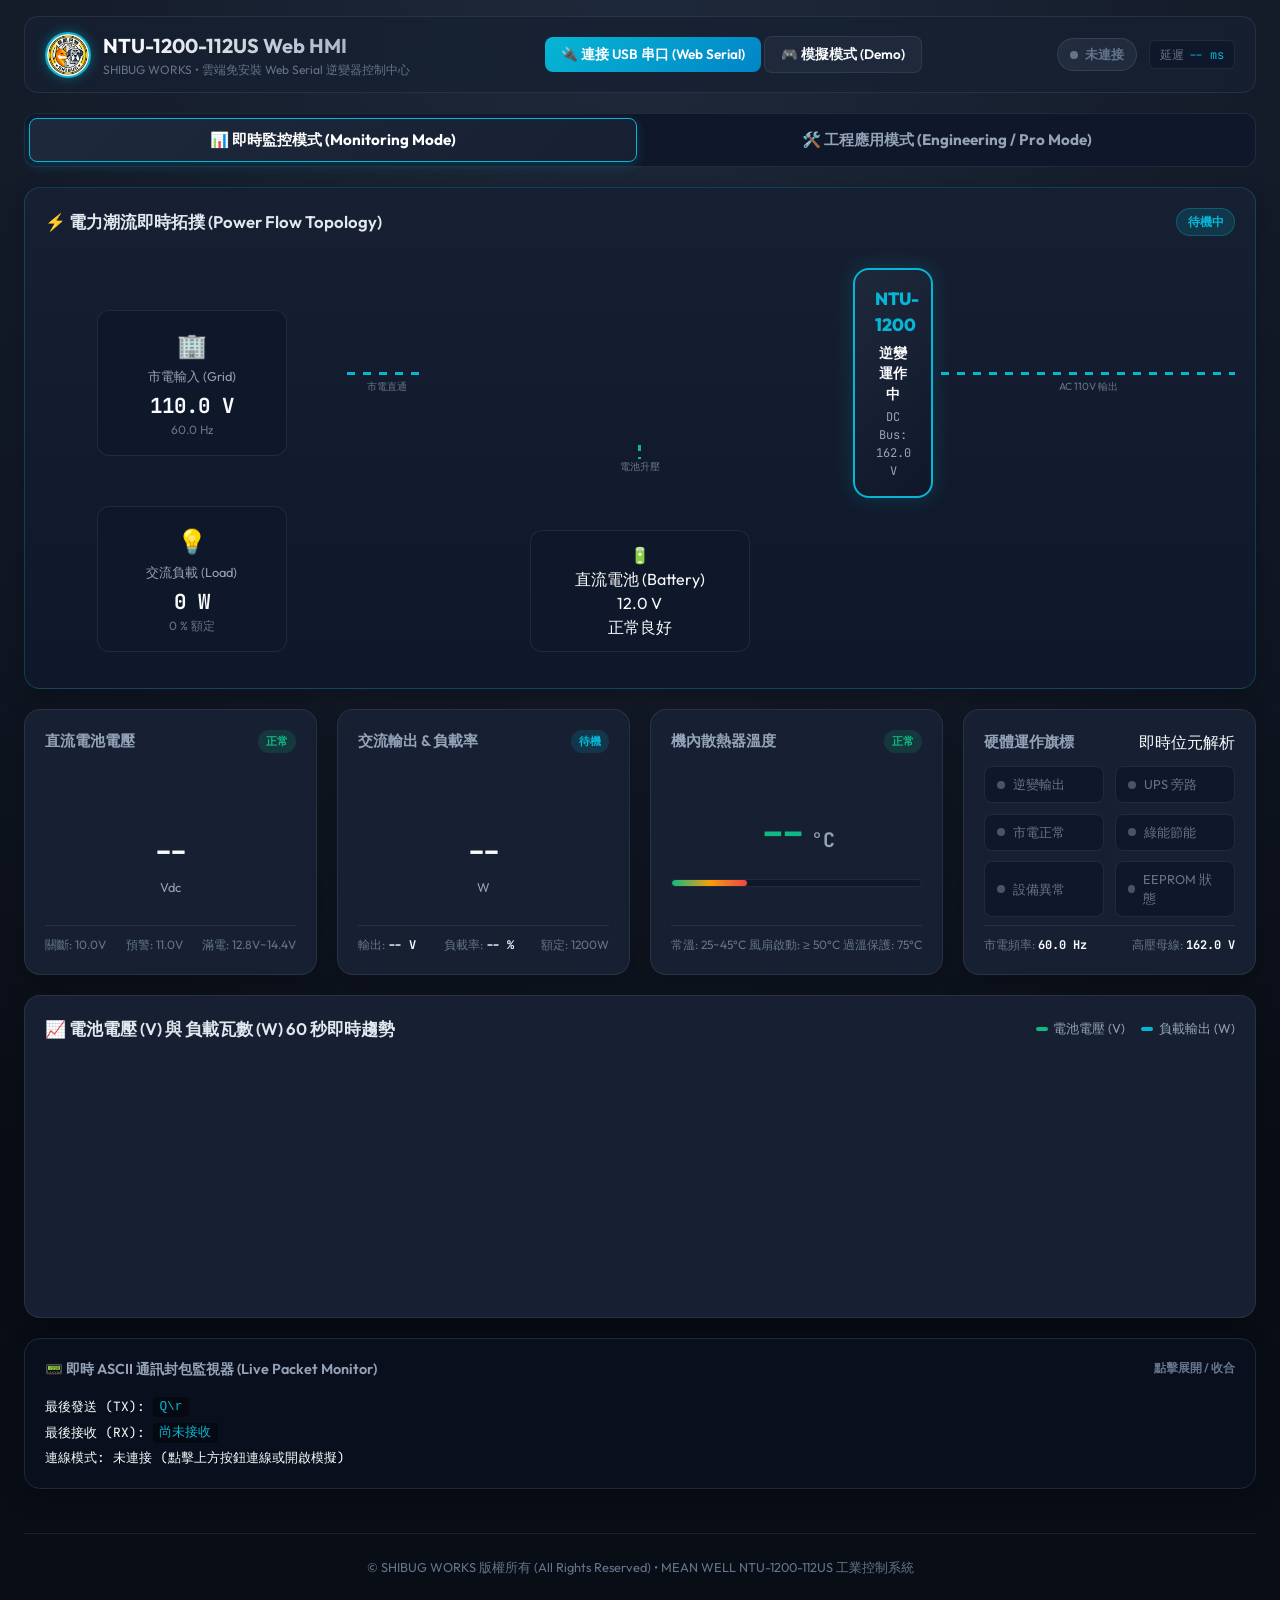
==== commit 8ca1bae3: "feat: adopt 600x600 logo across all platforms and update brand copyright to SHIBUG WORKS" ====
--- a/docs/index.html
+++ b/docs/index.html
@@ -23,10 +23,10 @@
     <!-- 頂部導航列 -->
     <header class="top-nav">
       <div class="brand">
-        <img src="logo.png" alt="柴閣巴物 SHIBA & PUG" class="brand-logo-img" />
+        <img src="logo.png" alt="SHIBUG WORKS" class="brand-logo-img" />
         <div class="brand-text">
           <h1>NTU-1200-112US Web HMI</h1>
-          <span class="sub-brand">柴閣巴物 • 雲端免安裝 Web Serial 逆變器控制中心</span>
+          <span class="sub-brand">SHIBUG WORKS • 雲端免安裝 Web Serial 逆變器控制中心</span>
         </div>
       </div>
 
@@ -555,6 +555,11 @@
         <div class="terminal-line">連線模式: <span id="rawDeviceInfo">未連接 (點擊上方按鈕連線或開啟模擬)</span></div>
       </div>
     </details>
+
+    <!-- 頁尾版權宣告 -->
+    <footer style="text-align: center; padding: 1.5rem 0 0.5rem; font-size: 0.8rem; color: var(--text-dim); border-top: 1px solid var(--card-border); margin-top: 1.5rem;">
+      <p>© SHIBUG WORKS 版權所有 (All Rights Reserved) • MEAN WELL NTU-1200-112US 工業控制系統</p>
+    </footer>
   </div>
 
   <!-- 安全確認 Modal 彈窗 -->
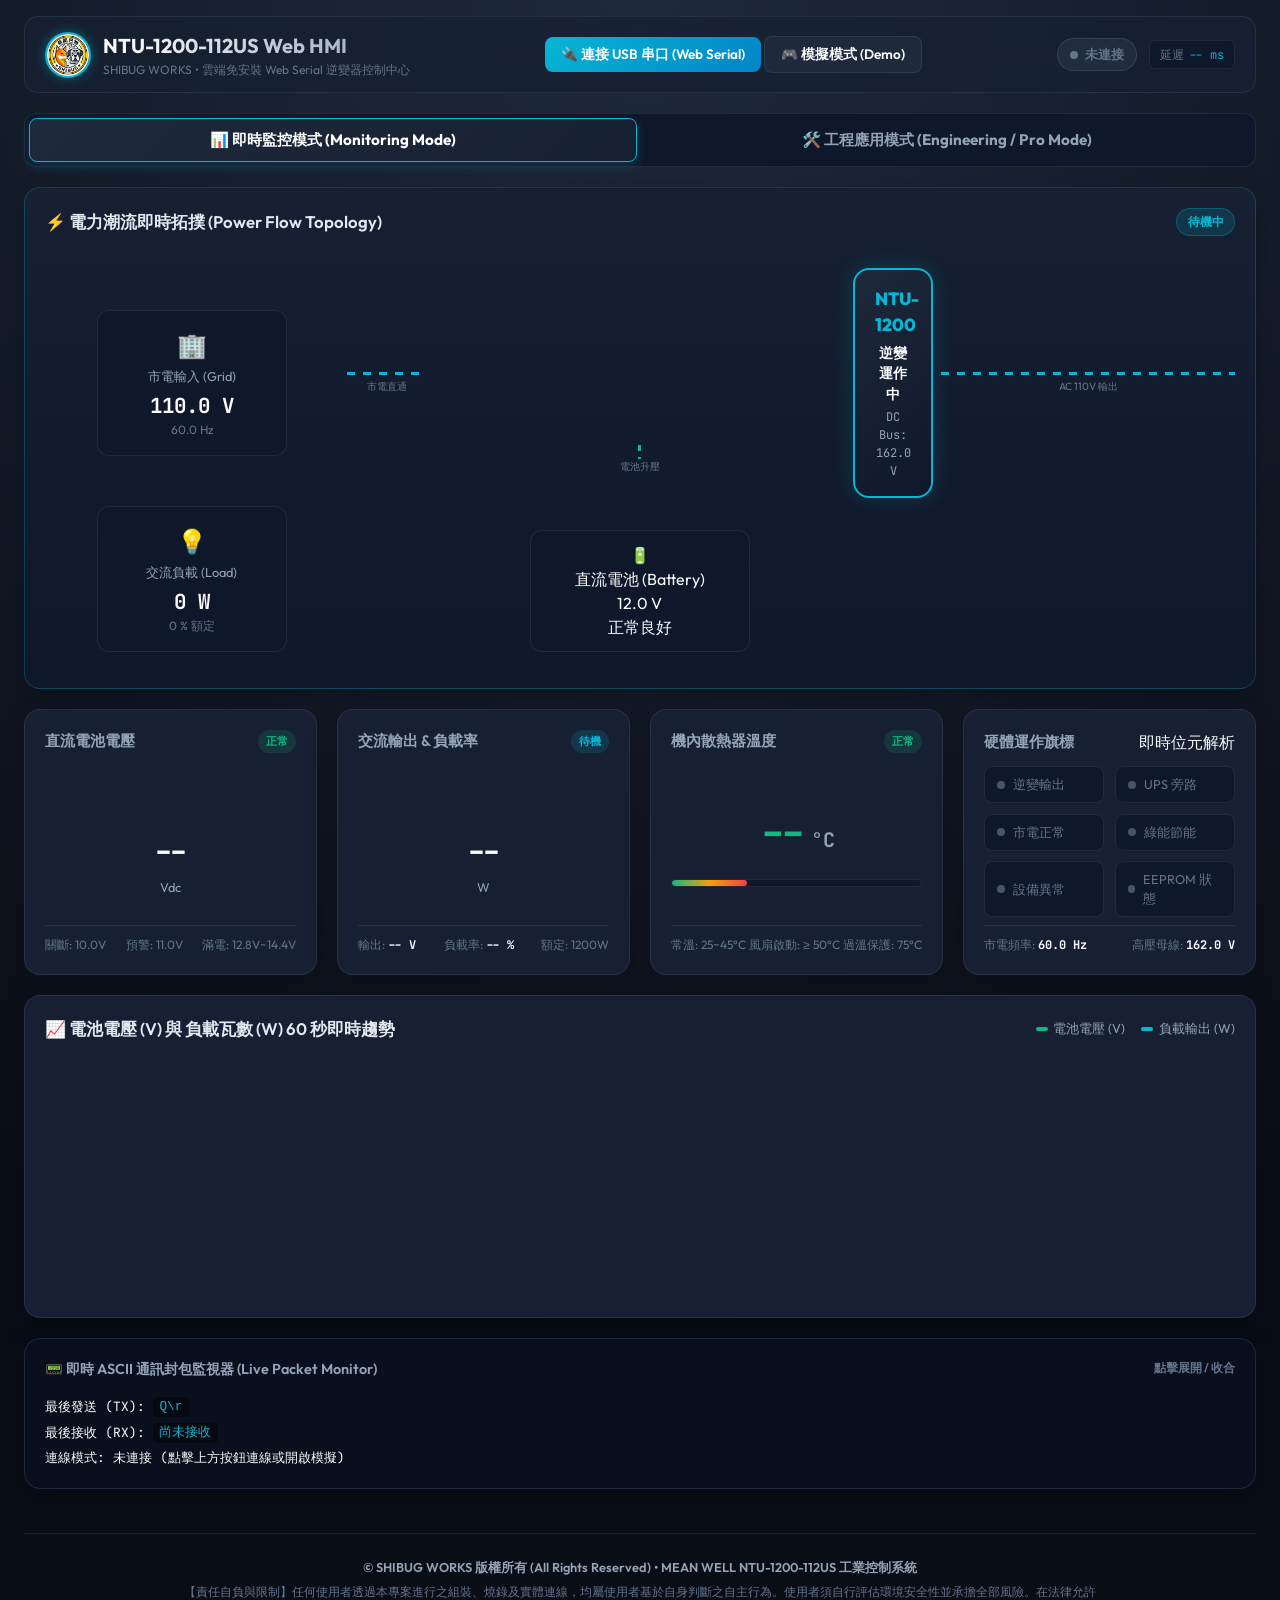
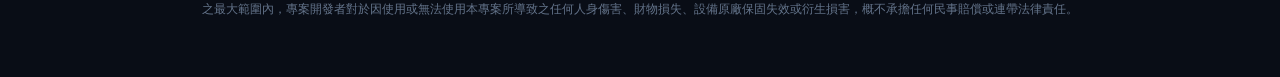
==== commit 986faa80: "docs: establish limitation of liability and legal disclaimer across documentation and UI" ====
--- a/docs/index.html
+++ b/docs/index.html
@@ -556,9 +556,10 @@
       </div>
     </details>
 
-    <!-- 頁尾版權宣告 -->
-    <footer style="text-align: center; padding: 1.5rem 0 0.5rem; font-size: 0.8rem; color: var(--text-dim); border-top: 1px solid var(--card-border); margin-top: 1.5rem;">
-      <p>© SHIBUG WORKS 版權所有 (All Rights Reserved) • MEAN WELL NTU-1200-112US 工業控制系統</p>
+    <!-- 頁尾版權與免責宣告 -->
+    <footer style="text-align: center; padding: 1.5rem 1rem 0.8rem; font-size: 0.8rem; color: var(--text-dim); border-top: 1px solid var(--card-border); margin-top: 1.5rem;">
+      <p style="font-weight: 600; color: var(--text-muted); margin-bottom: 0.4rem;">© SHIBUG WORKS 版權所有 (All Rights Reserved) • MEAN WELL NTU-1200-112US 工業控制系統</p>
+      <p style="font-size: 0.72rem; color: #64748b; max-width: 920px; margin: 0 auto; line-height: 1.5;">【責任自負與限制】任何使用者透過本專案進行之組裝、燒錄及實體連線，均屬使用者基於自身判斷之自主行為。使用者須自行評估環境安全性並承擔全部風險。在法律允許之最大範圍內，專案開發者對於因使用或無法使用本專案所導致之任何人身傷害、財物損失、設備原廠保固失效或衍生損害，概不承擔任何民事賠償或連帶法律責任。</p>
     </footer>
   </div>
 
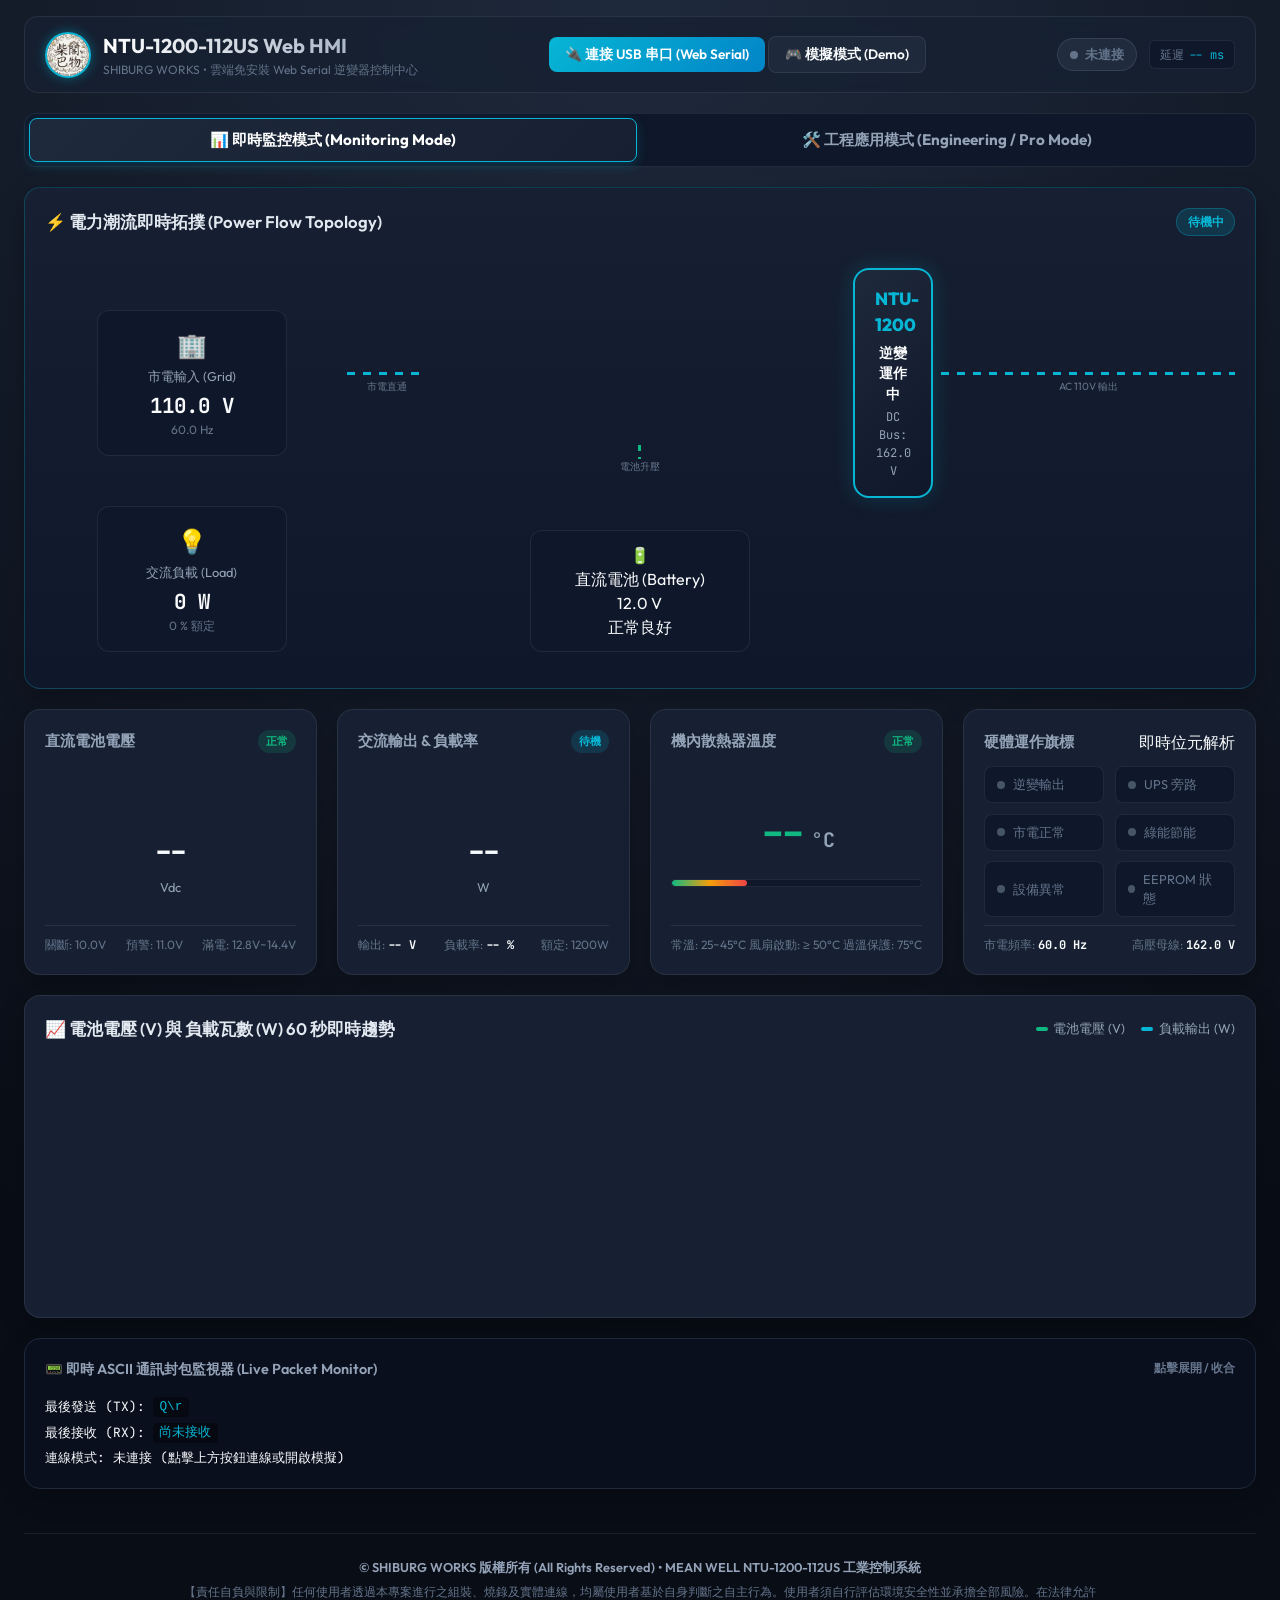
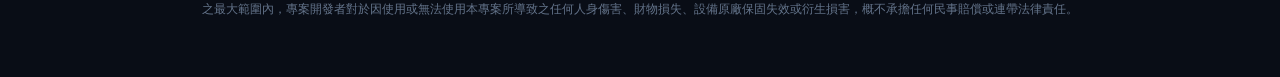
==== commit 75734948: "feat: adopt updated master logo, rename brand to SHIBURG WORKS, and purge obsolete assets" ====
--- a/docs/index.html
+++ b/docs/index.html
@@ -23,10 +23,10 @@
     <!-- 頂部導航列 -->
     <header class="top-nav">
       <div class="brand">
-        <img src="logo.png" alt="SHIBUG WORKS" class="brand-logo-img" />
+        <img src="logo.png" alt="SHIBURG WORKS" class="brand-logo-img" />
         <div class="brand-text">
           <h1>NTU-1200-112US Web HMI</h1>
-          <span class="sub-brand">SHIBUG WORKS • 雲端免安裝 Web Serial 逆變器控制中心</span>
+          <span class="sub-brand">SHIBURG WORKS • 雲端免安裝 Web Serial 逆變器控制中心</span>
         </div>
       </div>
 
@@ -558,7 +558,7 @@
 
     <!-- 頁尾版權與免責宣告 -->
     <footer style="text-align: center; padding: 1.5rem 1rem 0.8rem; font-size: 0.8rem; color: var(--text-dim); border-top: 1px solid var(--card-border); margin-top: 1.5rem;">
-      <p style="font-weight: 600; color: var(--text-muted); margin-bottom: 0.4rem;">© SHIBUG WORKS 版權所有 (All Rights Reserved) • MEAN WELL NTU-1200-112US 工業控制系統</p>
+      <p style="font-weight: 600; color: var(--text-muted); margin-bottom: 0.4rem;">© SHIBURG WORKS 版權所有 (All Rights Reserved) • MEAN WELL NTU-1200-112US 工業控制系統</p>
       <p style="font-size: 0.72rem; color: #64748b; max-width: 920px; margin: 0 auto; line-height: 1.5;">【責任自負與限制】任何使用者透過本專案進行之組裝、燒錄及實體連線，均屬使用者基於自身判斷之自主行為。使用者須自行評估環境安全性並承擔全部風險。在法律允許之最大範圍內，專案開發者對於因使用或無法使用本專案所導致之任何人身傷害、財物損失、設備原廠保固失效或衍生損害，概不承擔任何民事賠償或連帶法律責任。</p>
     </footer>
   </div>
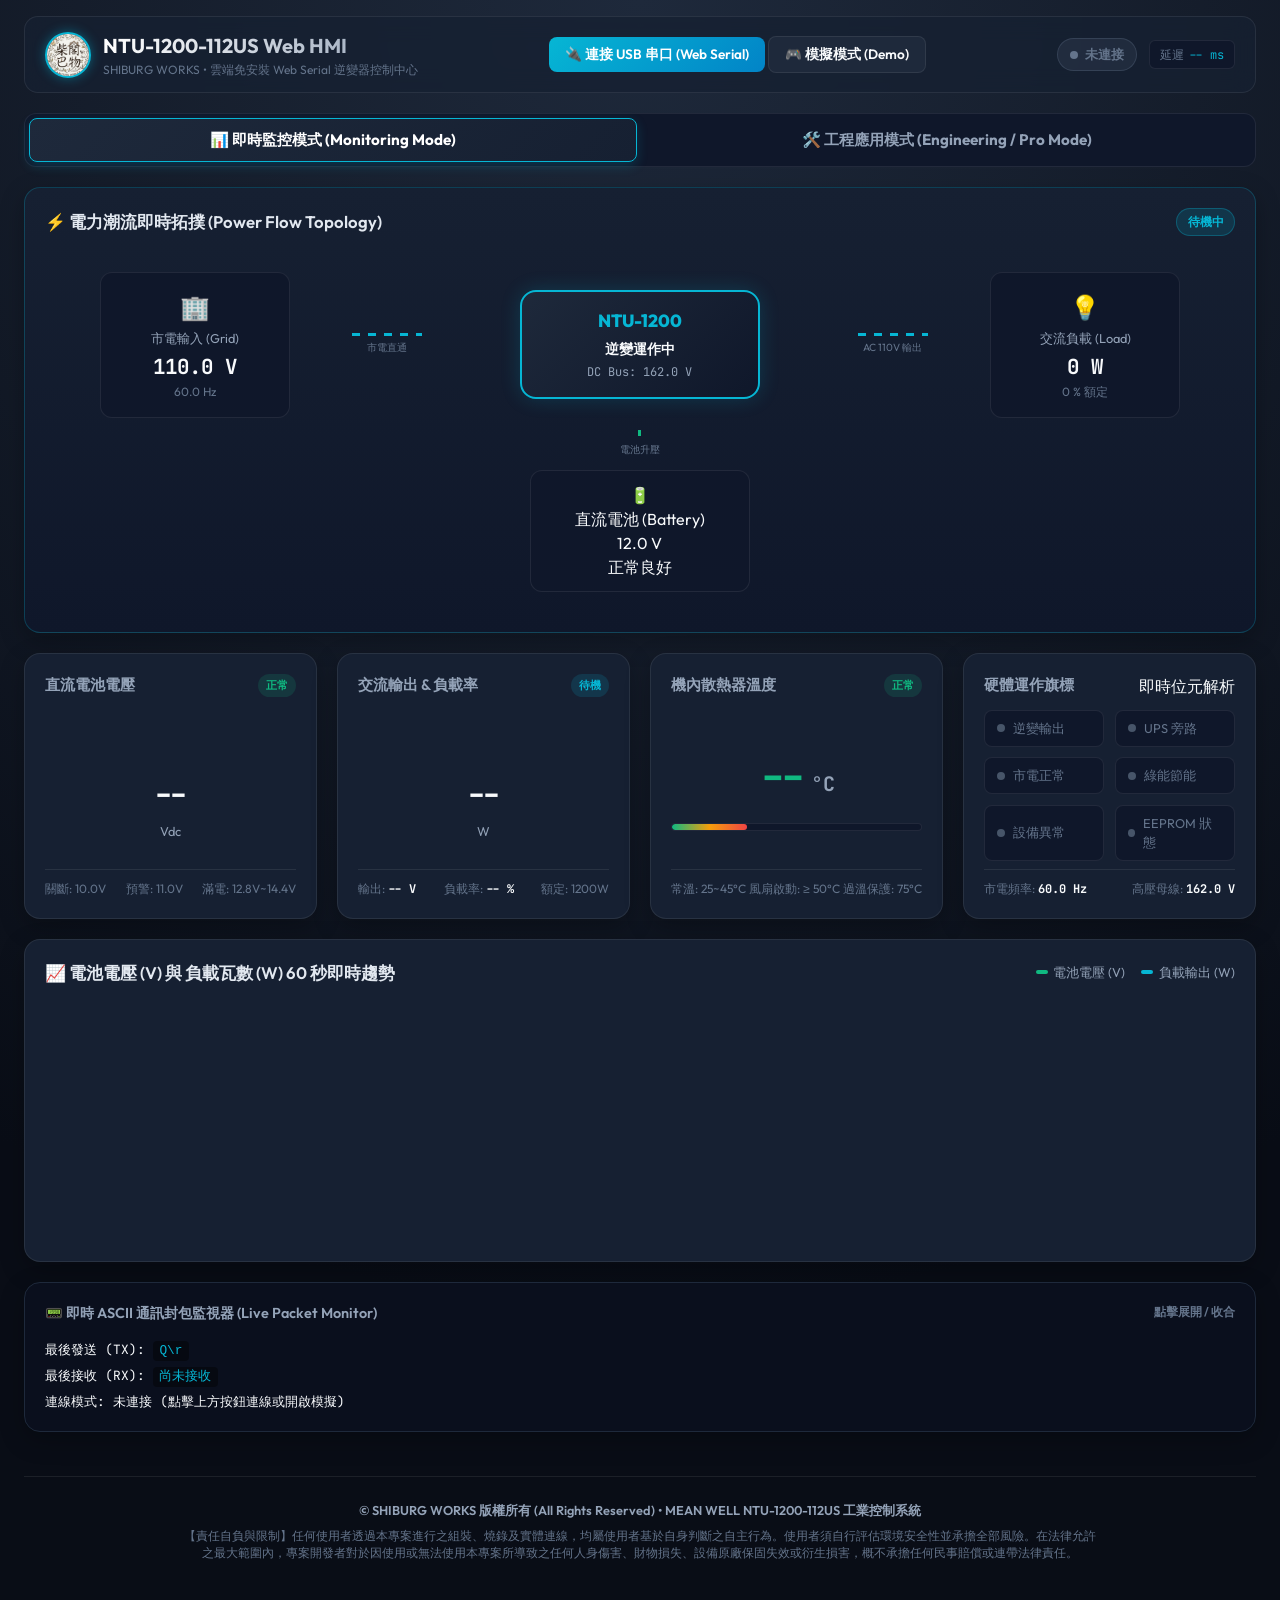
==== commit 5b00d85e: "feat(hmi): fix web power flow topology layout and add deep cycle battery presets (UXH100-12FR)" ====
--- a/docs/index.html
+++ b/docs/index.html
@@ -257,11 +257,11 @@
           <div class="action-box">
             <div class="action-desc">
               <strong>交流電源輸出 (AC Output Control)</strong>
-              <span>遠端開啟或切斷 110V 逆變輸出 (`C 1` / `C 0`)</span>
+              <span>遠端開啟或切斷 110V 逆變輸出 (C 指令 17 位元組標準幀)</span>
             </div>
             <div class="action-btns">
-              <button id="btnTurnOnAC" class="btn btn-success">⚡ 啟動 110V 輸出 (C 1)</button>
-              <button id="btnTurnOffAC" class="btn btn-danger">🛑 切斷輸出 (C 0)</button>
+              <button id="btnTurnOnAC" class="btn btn-success">⚡ 啟動 110V 輸出 (C Remote ON)</button>
+              <button id="btnTurnOffAC" class="btn btn-danger">🛑 切斷輸出 (C Remote OFF)</button>
             </div>
           </div>
 
@@ -269,11 +269,11 @@
           <div class="action-box">
             <div class="action-desc">
               <strong>綠能節能待機 (Power Saving Mode)</strong>
-              <span>負載小於 10W 時進入 1.5W 超低功耗休眠 (`W 1` / `W 0`)</span>
+              <span>依原廠手冊由機身 DIP SW4 開關硬體控制 (ON: 啟用, OFF: 關閉)</span>
             </div>
             <div class="action-btns">
-              <button id="btnEnableSaving" class="btn btn-outline">🌿 啟用節能 (W 1)</button>
-              <button id="btnDisableSaving" class="btn btn-outline">停用節能 (W 0)</button>
+              <button id="btnEnableSaving" class="btn btn-outline">🌿 節能說明 (DIP SW4)</button>
+              <button id="btnDisableSaving" class="btn btn-outline">關閉說明 (DIP SW4)</button>
             </div>
           </div>
 
@@ -400,7 +400,124 @@
         </div>
       </section>
 
-      <!-- 4. 系統安全警戒門檻與通訊節奏自訂 -->
+      <!-- 4. 常用深層循環電池建議設定與一鍵套用 (Deep Cycle Battery Presets) -->
+      <section class="card battery-preset-card">
+        <div class="card-header">
+          <h2>🔋 常用深層循環電池建議設定與一鍵套用 (Deep Cycle Battery Presets)</h2>
+          <span class="lock-tag" style="background: rgba(6, 182, 212, 0.15); color: var(--accent-cyan); border: 1px solid rgba(6, 182, 212, 0.3);">⚡ 點擊一鍵填入推薦參數</span>
+        </div>
+        <p class="section-desc">依據電池化學特徵與放電終止特性，一鍵切換最佳化安全低壓保護與負載容量門檻，避免鉛酸蓄電池極板硫化損毀：</p>
+        
+        <!-- 一鍵套用卡片矩陣 -->
+        <div class="battery-preset-grid">
+          <!-- 預設 1: 湯淺 UXH100-12FR -->
+          <div class="battery-preset-box preset-active" id="boxPresetUXH100">
+            <div class="preset-badge">🏆 本機推薦首選</div>
+            <div class="preset-name">湯淺 YUASA UXH100-12FR</div>
+            <div class="preset-type">12V 100Ah 難燃長壽命高率 AGM 鉛酸</div>
+            <div class="preset-values">
+              <span class="p-val">低壓預警: <strong>11.5 V</strong></span>
+              <span class="p-val">低壓切斷: <strong>10.6 V</strong></span>
+              <span class="p-val">過載容量: <strong>950 W</strong></span>
+            </div>
+            <button class="btn btn-primary btn-apply-preset" data-preset="uxh100" style="margin-top:0.4rem; width:100%;">⚡ 一鍵套用 UXH100 設定</button>
+          </div>
+
+          <!-- 預設 2: 常規 AGM / GEL -->
+          <div class="battery-preset-box" id="boxPresetAgmGel">
+            <div class="preset-badge badge-gray">常規標準</div>
+            <div class="preset-name">常規 AGM / GEL 膠體深循環</div>
+            <div class="preset-type">12V 100Ah ~ 200Ah 工業蓄電池組</div>
+            <div class="preset-values">
+              <span class="p-val">低壓預警: <strong>11.6 V</strong></span>
+              <span class="p-val">低壓切斷: <strong>10.8 V</strong></span>
+              <span class="p-val">過載容量: <strong>1000 W</strong></span>
+            </div>
+            <button class="btn btn-outline btn-apply-preset" data-preset="agmgel" style="margin-top:0.4rem; width:100%;">套用常規 AGM/GEL</button>
+          </div>
+
+          <!-- 預設 3: 磷酸鐵鋰 -->
+          <div class="battery-preset-box" id="boxPresetLiFePO4">
+            <div class="preset-badge badge-blue">大功率長效</div>
+            <div class="preset-name">磷酸鐵鋰電池 (LiFePO4)</div>
+            <div class="preset-type">12.8V 4S 100Ah ~ 200Ah 鋰鐵電池組</div>
+            <div class="preset-values">
+              <span class="p-val">低壓預警: <strong>12.5 V</strong></span>
+              <span class="p-val">低壓切斷: <strong>11.2 V</strong></span>
+              <span class="p-val">過載容量: <strong>1200 W</strong></span>
+            </div>
+            <button class="btn btn-outline btn-apply-preset" data-preset="lifepo4" style="margin-top:0.4rem; width:100%;">套用磷酸鐵鋰</button>
+          </div>
+
+          <!-- 預設 4: 明緯原廠預設 -->
+          <div class="battery-preset-box" id="boxPresetDefault">
+            <div class="preset-badge badge-amber">出廠極限</div>
+            <div class="preset-name">明緯原廠出廠預設值</div>
+            <div class="preset-type">MEAN WELL 原廠寬容度極限設定</div>
+            <div class="preset-values">
+              <span class="p-val">低壓預警: <strong>11.0 V</strong></span>
+              <span class="p-val">低壓切斷: <strong>10.0 V</strong></span>
+              <span class="p-val">過載容量: <strong>1200 W</strong></span>
+            </div>
+            <button class="btn btn-outline btn-apply-preset" data-preset="default" style="margin-top:0.4rem; width:100%;">恢復原廠預設值</button>
+          </div>
+        </div>
+
+        <!-- 規格書深入分析與設定依據詳細說明表 -->
+        <div class="battery-guide-table-wrapper">
+          <div class="guide-table-title">📋 為什麼 UXH100-12FR 建議這樣設定？（依原廠性能規格書科學分析）</div>
+          <table class="battery-guide-table">
+            <thead>
+              <tr>
+                <th>監控項目</th>
+                <th>原廠預設值</th>
+                <th>UXH100-12FR 建議設定</th>
+                <th>規格依據與工程保護原理</th>
+              </tr>
+            </thead>
+            <tbody>
+              <tr>
+                <td><strong>電池低壓預警 (V)</strong></td>
+                <td>11.0 V</td>
+                <td><span class="highlight-cyan">11.5 V ～ 11.6 V</span></td>
+                <td>提醒電量已進入後段（約剩餘 25%～30%），該準備市電回充或提早減載，避免突然斷電跳機。</td>
+              </tr>
+              <tr>
+                <td><strong>電池低壓切斷 (V)</strong></td>
+                <td>10.0 V</td>
+                <td><span class="highlight-green">10.6 V ～ 10.8 V</span></td>
+                <td><strong>對齊原廠 5~20 小時放電終止線 (10.50V~10.80V)</strong>。常規放電若低於 10.0V 會導致鉛酸極板快速硫酸鹽化，電池壽命大幅折損。</td>
+              </tr>
+              <tr>
+                <td><strong>負載過載容量 (W)</strong></td>
+                <td>1200 W</td>
+                <td><span class="highlight-amber">900 W ～ 1000 W</span></td>
+                <td>單顆 100Ah 電池長期抽載超過 1000W（放電電流達 90A+），內阻壓降與溫升顯著，建議上限設 900W~1000W 以策安全。</td>
+              </tr>
+            </tbody>
+          </table>
+
+          <div class="battery-extra-tips">
+            <div class="tip-card">
+              <div class="tip-header">⏱️ 不同負載瓦數下的續航與電壓參考（25°C 滿電狀態）</div>
+              <ul class="tip-list">
+                <li><strong>輕載（約 110W ～ 210W）</strong>：放電至 10.8V 約可維持 <strong>5 ～ 10 小時</strong>。電壓下跌平緩，建議預警設 <strong>11.6 V</strong>、切斷設 <strong>10.8 V</strong>。</li>
+                <li><strong>中載（約 450W）</strong>：放電至 10.8V 約可維持 <strong>2 小時</strong>。建議預警設 <strong>11.5 V</strong>、切斷設 <strong>10.6 V</strong>。</li>
+                <li><strong>重載（約 800W）</strong>：放電至 10.8V 約可維持 <strong>1 小時</strong>。大電流下電池內阻（約 5mΩ）與線阻壓降較大，切斷設 <strong>10.5 V ～ 10.6 V</strong> 避免提早跳機。</li>
+              </ul>
+            </div>
+            <div class="tip-card">
+              <div class="tip-header">🔌 外部充電器或市電浮充回充重要提醒</div>
+              <ul class="tip-list">
+                <li><strong>標準浮充電壓</strong>：25°C 環境下為 <strong>13.65 V ± 0.15 V</strong>（13.50V ～ 13.80V 區間）。</li>
+                <li><strong>最大充電電流限制</strong>：請嚴格限制在 <strong>25 A 以下（0.25 CA）</strong>，切勿使用超過 25A 的快充電流，以免電池內部失水發熱或鼓脹損壞。</li>
+              </ul>
+            </div>
+          </div>
+        </div>
+      </section>
+
+      <!-- 5. 系統安全警戒門檻與通訊節奏自訂 -->
       <section class="card">
         <div class="card-header">
           <h2>🛡️ 系統安全警戒門檻與通訊節奏自訂 (Custom Alarm Setpoints & Polling)</h2>
@@ -520,13 +637,9 @@
           <button class="btn btn-outline btn-quick-cmd" data-cmd="Q\r">[Q] 讀取即時遙測</button>
           <button class="btn btn-outline btn-quick-cmd" data-cmd="I\r">[I] 讀取設備規格</button>
           <button class="btn btn-outline btn-quick-cmd" data-cmd="pU\r">[pU] 解鎖參數防寫</button>
-          <button class="btn btn-outline btn-quick-cmd" data-cmd="C 1\r">[C 1] 啟動逆變輸出</button>
-          <button class="btn btn-outline btn-quick-cmd" data-cmd="C 0\r">[C 0] 關閉逆變輸出</button>
-          <button class="btn btn-outline btn-quick-cmd" data-cmd="W 1\r">[W 1] 啟用節能待機</button>
-          <button class="btn btn-outline btn-quick-cmd" data-cmd="W 0\r">[W 0] 停用節能待機</button>
-          <button class="btn btn-outline btn-quick-cmd" data-cmd="V 110 060\r">[V 110 060] 設為 110V 60Hz</button>
-          <button class="btn btn-outline btn-quick-cmd" data-cmd="V 120 060\r">[V 120 060] 設為 120V 60Hz</button>
-          <button class="btn btn-outline btn-quick-cmd" data-cmd="V 100 050\r">[V 100 050] 設為 100V 50Hz</button>
+          <button class="btn btn-outline btn-quick-cmd" data-cmd="C010000000000000\r">[C ON] 啟動逆變輸出</button>
+          <button class="btn btn-outline btn-quick-cmd" data-cmd="C100000000000000\r">[C OFF] 關閉逆變輸出</button>
+          <button class="btn btn-outline btn-quick-cmd" data-cmd="U\r">[U] 讀取欠壓/過壓門檻</button>
         </div>
       </section>
 
--- a/docs/style.css
+++ b/docs/style.css
@@ -341,12 +341,53 @@
 
 .flow-diagram {
   display: grid;
-  grid-template-columns: 1fr 80px 1.4fr 80px 1fr;
-  grid-template-rows: auto auto;
+  grid-template-columns: 1fr 70px 1.4fr 70px 1fr;
+  grid-template-rows: auto auto auto;
   align-items: center;
   justify-items: center;
-  padding: 1rem 0;
+  padding: 1.25rem 0;
   gap: 0.5rem;
+}
+
+#nodeGrid {
+  grid-column: 1;
+  grid-row: 1;
+}
+
+#pathGridToBypass {
+  grid-column: 2;
+  grid-row: 1;
+}
+
+#coreInverter {
+  grid-column: 3;
+  grid-row: 1;
+}
+
+#pathCoreToLoad {
+  grid-column: 4;
+  grid-row: 1;
+}
+
+#nodeLoad {
+  grid-column: 5;
+  grid-row: 1;
+}
+
+#pathBatToInverter {
+  grid-column: 3;
+  grid-row: 2;
+  height: 28px;
+  display: flex;
+  flex-direction: column;
+  align-items: center;
+  margin: 0.25rem 0;
+}
+
+#nodeBat {
+  grid-column: 3;
+  grid-row: 3;
+  margin-top: 0;
 }
 
 .flow-node {
@@ -393,24 +434,13 @@
 .path-label { font-size: 0.65rem; color: var(--text-dim); white-space: nowrap; }
 
 .flow-node-bottom {
-  grid-column: 3;
-  grid-row: 2;
   background: #0f172a;
   border: 1px solid var(--card-border);
   padding: 0.75rem 1.5rem;
   border-radius: 12px;
   text-align: center;
-  margin-top: 1.5rem;
   width: 100%;
   max-width: 220px;
-}
-.flow-path-vertical {
-  grid-column: 3;
-  grid-row: 1 / span 2;
-  height: 30px;
-  display: flex;
-  flex-direction: column;
-  align-items: center;
 }
 .path-line-v {
   width: 3px;
@@ -419,6 +449,161 @@
   animation: flowVertical 1s linear infinite;
 }
 .path-label-v { font-size: 0.65rem; color: var(--text-dim); }
+
+/* 常用深層循環電池預設卡片與對照表 */
+.battery-preset-grid {
+  display: grid;
+  grid-template-columns: repeat(auto-fit, minmax(230px, 1fr));
+  gap: 1rem;
+  margin-bottom: 1.25rem;
+}
+.battery-preset-box {
+  background: #0f172a;
+  border: 1px solid var(--card-border);
+  border-radius: 12px;
+  padding: 1rem;
+  display: flex;
+  flex-direction: column;
+  justify-content: space-between;
+  gap: 0.6rem;
+  transition: all 0.2s ease;
+  position: relative;
+}
+.battery-preset-box:hover {
+  border-color: var(--accent-cyan);
+  transform: translateY(-2px);
+  box-shadow: 0 4px 16px rgba(6, 182, 212, 0.15);
+}
+.battery-preset-box.preset-active {
+  border-color: var(--accent-cyan);
+  background: linear-gradient(135deg, rgba(6, 182, 212, 0.1), #0f172a);
+  box-shadow: 0 0 12px rgba(6, 182, 212, 0.25);
+}
+.preset-badge {
+  display: inline-block;
+  align-self: flex-start;
+  font-size: 0.7rem;
+  font-weight: 700;
+  padding: 0.2rem 0.5rem;
+  border-radius: 6px;
+  background: rgba(6, 182, 212, 0.2);
+  color: var(--accent-cyan);
+  border: 1px solid rgba(6, 182, 212, 0.4);
+}
+.badge-gray {
+  background: rgba(148, 163, 184, 0.15);
+  color: #94a3b8;
+  border-color: rgba(148, 163, 184, 0.3);
+}
+.badge-blue {
+  background: rgba(59, 130, 246, 0.2);
+  color: #60a5fa;
+  border-color: rgba(59, 130, 246, 0.4);
+}
+.badge-amber {
+  background: rgba(245, 158, 11, 0.15);
+  color: #f59e0b;
+  border-color: rgba(245, 158, 11, 0.3);
+}
+.preset-name {
+  font-size: 0.95rem;
+  font-weight: 700;
+  color: #fff;
+}
+.preset-type {
+  font-size: 0.75rem;
+  color: var(--text-dim);
+}
+.preset-values {
+  display: flex;
+  flex-direction: column;
+  gap: 0.25rem;
+  background: rgba(0, 0, 0, 0.25);
+  padding: 0.5rem 0.75rem;
+  border-radius: 8px;
+  border: 1px solid rgba(255, 255, 255, 0.05);
+  font-size: 0.75rem;
+  color: var(--text-muted);
+}
+.preset-values .p-val strong {
+  color: var(--accent-cyan);
+  font-family: var(--font-mono);
+  font-size: 0.85rem;
+}
+.battery-guide-table-wrapper {
+  background: #0b1120;
+  border: 1px solid var(--card-border);
+  border-radius: 12px;
+  padding: 1.25rem;
+  margin-top: 1rem;
+}
+.guide-table-title {
+  font-size: 0.9rem;
+  font-weight: 700;
+  color: var(--accent-amber);
+  margin-bottom: 0.75rem;
+}
+.battery-guide-table {
+  width: 100%;
+  border-collapse: collapse;
+  font-size: 0.8rem;
+  margin-bottom: 1rem;
+}
+.battery-guide-table th, .battery-guide-table td {
+  padding: 0.6rem 0.8rem;
+  border: 1px solid rgba(255, 255, 255, 0.08);
+  text-align: left;
+}
+.battery-guide-table th {
+  background: rgba(15, 23, 42, 0.8);
+  color: #94a3b8;
+  font-weight: 600;
+}
+.battery-guide-table td {
+  color: var(--text-muted);
+}
+.highlight-cyan {
+  color: var(--accent-cyan);
+  font-weight: 700;
+}
+.highlight-green {
+  color: var(--accent-green);
+  font-weight: 700;
+}
+.highlight-amber {
+  color: var(--accent-amber);
+  font-weight: 700;
+}
+.battery-extra-tips {
+  display: grid;
+  grid-template-columns: 1fr 1fr;
+  gap: 1rem;
+}
+@media (max-width: 768px) {
+  .battery-extra-tips { grid-template-columns: 1fr; }
+}
+.tip-card {
+  background: #0f172a;
+  border: 1px solid var(--card-border);
+  border-radius: 8px;
+  padding: 0.85rem;
+}
+.tip-header {
+  font-size: 0.8rem;
+  font-weight: 700;
+  color: #fff;
+  margin-bottom: 0.5rem;
+}
+.tip-list {
+  padding-left: 1.2rem;
+  margin: 0;
+  font-size: 0.75rem;
+  color: var(--text-dim);
+  line-height: 1.6;
+}
+.tip-list li strong {
+  color: #e2e8f0;
+}
 
 /* 儀表網格 */
 .meters-grid {
